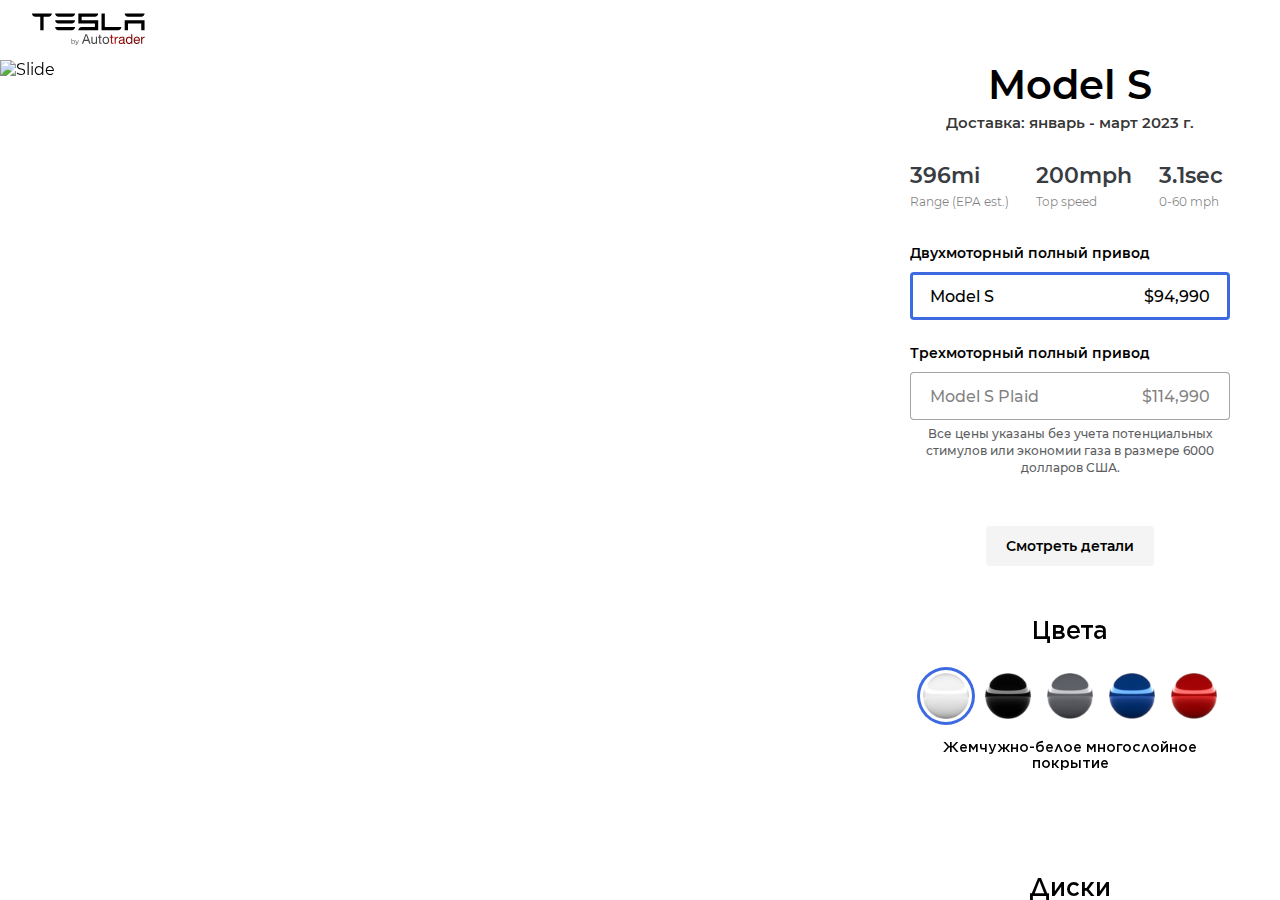
==== configurator.html @ cb8e789f "initial commit" ====
<!DOCTYPE html>
<html lang="ru-RU">
  <head>
    <meta charset="utf-8">
    <title>Конфигуратор</title><!--[if IE]>
    <meta http-equiv="X-UA-Compatible" content="IE = edge"><![endif]-->
    <meta name="viewport" content="width=device-width,initial-scale=1">
    <meta name="keywords" content="">
    <meta name="description" content="">
    <meta name="color-theme" content="">
    <link rel="stylesheet" type="text/css" href="static/css/styles.min.css"><!--[if lt IE 9]>
    <script src="https://cdnjs.cloudflare.com/ajax/libs/html5shiv/3.7.3/html5shiv-printshiv.min.js"></script><![endif]-->
  </head>
  <body class="configurator-page">
    <div class="wrapper">
      <header class="header"><a class="header__logo logo" href="#"> <img src="static/images/img/logo.svg" alt="Tesla by Autotraider"></a></header>
      <main class="content">
        <div class="configCar">
          <div class="detailsCar__inner">
            <div class="detailsCar__slider">
              <div class="swiper swiperConfig">
                <div class="swiper-wrapper swiperConfig__inner">
                  <div class="swiper-slide swiperDetails__slide"><img src="static/images/img/models/wheels/type1/interior/black/white/1.jpg" alt="Slide"></div>
                  <div class="swiper-slide swiperDetails__slide"><img src="static/images/img/models/wheels/type1/interior/black/white/2.jpg" alt="Slide"></div>
                  <div class="swiper-slide swiperDetails__slide"><img src="static/images/img/models/wheels/type1/interior/black/white/3.jpg" alt="Slide"></div>
                  <div class="swiper-slide swiperDetails__slide"><img src="static/images/img/models/wheels/type1/interior/black/white/4.jpg" alt="Slide"></div>
                  <div class="swiper-slide swiperDetails__slide"><img src="static/images/img/models/interior/black/white/5.jpg" alt="Slide"></div>
                </div>
                <div class="swiperDetails__arrows">
                  <div class="swiperDetails__arrow swiperConfig__next">
                    <svg class="svg-sprite-icon  icon-arrow-left swiperDetails__icon">
                      <use xlink:href="static/images/svg/symbol/sprite.svg#arrow-left"></use>
                    </svg>
                  </div>
                  <div class="swiperDetails__arrow swiperConfig__prev">
                    <svg class="svg-sprite-icon  icon-arrow-right swiperDetails__icon">
                      <use xlink:href="static/images/svg/symbol/sprite.svg#arrow-right"></use>
                    </svg>
                  </div>
                </div>
              </div>
            </div>
            <aside class="detailsCar__info">
              <div class="detailsCar__aside">
                <h1 class="detailsCar__title">
                   Model S</h1>
                <p class="detailsCar__mod configCar__delivery">Доставка: январь - март 2023 г.</p>
                <ul class="detailsCar__feature">
                  <li> <span>396mi</span>Range (EPA est.)</li>
                  <li> <span>200mph</span>Top speed</li>
                  <li> <span>3.1sec</span>0-60 mph</li>
                </ul>
                <div class="prices">
                  <div class="prices__inner">
                    <div class="prices__item">
                      <div class="prices__title">
                         Двухмоторный полный привод</div>
                      <input class="prices__input" type="radio" checked name="price" id="dual">
                      <label class="prices__label" for="dual">
                        <div class="prices__type">Model S</div>
                        <div class="prices__count">$94,990</div>
                      </label>
                    </div>
                    <div class="prices__item">
                      <div class="prices__title">
                         Трехмоторный полный привод</div>
                      <input class="prices__input" type="radio" data-mi="420" data-mph="220" data-sec="1.99" name="price" id="tri">
                      <label class="prices__label" for="tri">
                        <div class="prices__type">Model S Plaid</div>
                        <div class="prices__count">$114,990</div>
                      </label>
                    </div>
                  </div>
                  <div class="prices__info">
                     Все цены указаны без учета потенциальных стимулов или экономии газа в размере 6000 долларов США.</div>
                </div>
                <div class="openSlider" open-modal-gallery>
                  <div class="openSlider__btn">Смотреть детали</div>
                </div>
                <div class="filterCar">
                  <div class="filterCar__look paint">
                    <div class="filterCar__mobile" data-img="paint"><img src="static/images/img/models/wheels/type1/interior/black/white/2.jpg" alt="Slide"></div>
                    <div class="filterCar__title">
                       Цвета</div>
                    <div class="filterCar__inner">
                      <div class="filterCar__item">
                        <input class="filterCar__input" type="radio" data-descr="Жемчужно-белое многослойное покрытие" data-state="white" name="paint" checked id="paintWhite">
                        <label class="filterCar__label" for="paintWhite"><img src="static/images/img/filter/paint/white.png" alt="Белый цвет"></label>
                      </div>
                      <div class="filterCar__item">
                        <input class="filterCar__input" type="radio" data-descr="Сплошной черный" name="paint" data-state="black" id="paintBlack">
                        <label class="filterCar__label" for="paintBlack"><img src="static/images/img/filter/paint/black.png" alt="Черный цвет"></label>
                      </div>
                      <div class="filterCar__item">
                        <input class="filterCar__input" type="radio" name="paint" data-descr="Полуночный серебристый металлик" data-state="silver" id="paintSilver">
                        <label class="filterCar__label" for="paintSilver"><img src="static/images/img/filter/paint/silver.png" alt="Серый цвет"></label>
                      </div>
                      <div class="filterCar__item">
                        <input class="filterCar__input" type="radio" name="paint" data-descr="Глубокий синий металлик" id="paintBlue" data-state="blue">
                        <label class="filterCar__label" for="paintBlue"><img src="static/images/img/filter/paint/blue.png" alt="Синий цвет"></label>
                      </div>
                      <div class="filterCar__item">
                        <input class="filterCar__input" type="radio" name="paint" data-descr="Красное многослойное покрытие" id="paintRed" data-state="red">
                        <label class="filterCar__label" for="paintRed"><img src="static/images/img/filter/paint/red.png" alt="Красный цвет"></label>
                      </div>
                    </div>
                    <div class="filterCar__value">Жемчужно-белое многослойное покрытие</div>
                  </div>
                  <div class="filterCar__look wheels">
                    <div class="filterCar__mobile" data-img="wheels"><img src="static/images/img/models/wheels/type1/interior/black/white/4.jpg" alt="Slide"></div>
                    <div class="filterCar__title">
                       Диски</div>
                    <div class="filterCar__inner">
                      <div class="filterCar__item">
                        <input class="filterCar__input" type="radio" data-descr="19-дюймовые колеса Tempest" name="wheels" data-state="tempest" checked id="wheelsTempest">
                        <label class="filterCar__label" for="wheelsTempest"><img src="static/images/img/filter/wheels/tempest.png" alt="19-дюймовые колеса Tempest"></label>
                      </div>
                      <div class="filterCar__item">
                        <input class="filterCar__input" type="radio" data-descr="21-дюймовые арахнидные колеса" name="wheels" data-state="arachnid" id="wheelsArachnid">
                        <label class="filterCar__label" for="wheelsArachnid"><img src="static/images/img/filter/wheels/arachnid.png" alt="21-дюймовые арахнидные колеса"></label>
                      </div>
                    </div>
                    <div class="filterCar__value">19-дюймовые колеса Tempest</div>
                  </div>
                  <div class="filterCar__look interior">
                    <div class="filterCar__mobile" data-img="interior"><img src="static/images/img/models/interior/black/white/5.jpg" alt="Slide"></div>
                    <div class="filterCar__title">Интерьер</div>
                    <div class="filterCar__inner">
                      <div class="filterCar__item">
                        <input class="filterCar__input" type="radio" data-descr="Черный салон" name="interior" data-state="black" checked id="interiorBlack">
                        <label class="filterCar__label" for="interiorBlack"><img src="static/images/img/filter/interior/black.png" alt="Черный салон"></label>
                      </div>
                      <div class="filterCar__item">
                        <input class="filterCar__input" type="radio" data-descr="Белый салон" name="interior" data-state="white" id="interiorWhite">
                        <label class="filterCar__label" for="interiorWhite"><img src="static/images/img/filter/interior/white.png" alt="Белый салон"></label>
                      </div>
                      <div class="filterCar__item">
                        <input class="filterCar__input" type="radio" data-descr="Кремовый салон" name="interior" data-state="cream" id="interiorCream">
                        <label class="filterCar__label" for="interiorCream"><img src="static/images/img/filter/interior/cream.png" alt="Кремовый салон"></label>
                      </div>
                    </div>
                    <div class="filterCar__value">Черный декор</div>
                  </div>
                  <div class="filterCar__look control">
                    <div class="filterCar__title">Руль</div>
                    <div class="filterCar__inner">
                      <div class="filterCar__item">
                        <input class="filterCar__input" type="radio" data-descr="Стандартный руль" name="control" data-state="standart" checked id="controlStandart">
                        <label class="filterCar__label" for="controlStandart"><img src="static/images/img/filter/control/wheel-b.png" alt="Черный салон"></label>
                      </div>
                      <div class="filterCar__item">
                        <input class="filterCar__input" type="radio" data-descr="Прямоугольный руль" name="control" data-state="yoke" id="controlYoke">
                        <label class="filterCar__label" for="controlYoke"><img src="static/images/img/filter/control/wheel-y.png" alt="Белый салон"></label>
                      </div>
                    </div>
                    <div class="filterCar__value">Стандартный руль</div>
                  </div>
                </div>
                <div class="featureCar">
                  <div class="featureCar__title">
                     Характеристики</div>
                  <ul class="featureCar__list">
                    <li class="featureCar__item">Год выпуска<span>2022</span></li>
                    <li class="featureCar__item">Привод<span>полный</span></li>
                    <li class="featureCar__item">Мощность(л.с.)<span>160</span></li>
                    <li class="featureCar__item">Крутящий момент(Hm)<span>2000</span></li>
                    <li class="featureCar__item">Батарея(кВ/ч)<span>10000</span></li>
                    <li class="featureCar__item">Автопилот<span>да</span></li>
                  </ul>
                </div>
                <div class="openSlider" open-modal-gallery>
                  <div class="openSlider__btn">Смотреть детали</div>
                </div>
                <div class="orderCar">
                  <div class="orderCar__title">Закажите модель S</div>
                  <div class="orderCar__date">Доставка: январь - март 2023 г.</div><a class="btn btn--blue" href="#" target="_black">Перейти к оплате</a><a class="btn btn--border" href="#" download>Скачать презентацию</a>
                </div>
              </div>
            </aside>
          </div>
        </div>
      </main>
      <footer class="footer"></footer>
    </div>
    <div class="modal-cars">
      <div class="modal-cars__inner"> 
        <div class="swiper modalCars">
          <div class="swiper-wrapper modalCars__inner">
            <div class="swiper-slide modalCars__slide"><img src="static/images/img/card/1.jpg" alt="">
              <button class="modalCars__close" type="button" aria-label="close modal">
                <svg class="svg-sprite-icon  icon-close modalCars__icon">
                  <use xlink:href="static/images/svg/symbol/sprite.svg#close"></use>
                </svg>
              </button>
            </div>
            <div class="swiper-slide modalCars__slide"><img src="static/images/img/card/2.jpg" alt="">
              <button class="modalCars__close" type="button" aria-label="close modal">
                <svg class="svg-sprite-icon  icon-close modalCars__icon">
                  <use xlink:href="static/images/svg/symbol/sprite.svg#close"></use>
                </svg>
              </button>
            </div>
            <div class="swiper-slide modalCars__slide"><img src="static/images/img/card/1.jpg" alt="">
              <button class="modalCars__close" type="button" aria-label="close modal">
                <svg class="svg-sprite-icon  icon-close modalCars__icon">
                  <use xlink:href="static/images/svg/symbol/sprite.svg#close"></use>
                </svg>
              </button>
            </div>
            <div class="swiper-slide modalCars__slide"><img src="static/images/img/card/2.jpg" alt="">
              <button class="modalCars__close" type="button" aria-label="close modal">
                <svg class="svg-sprite-icon  icon-close modalCars__icon">
                  <use xlink:href="static/images/svg/symbol/sprite.svg#close"></use>
                </svg>
              </button>
            </div>
          </div>
          <div class="modalCars__dots"></div>
          <div class="modalCars__arrows">
            <div class="modalCars__arrow modalCars__prev">
              <svg class="svg-sprite-icon icon-arrow-left">
                <use xlink:href="static/images/svg/symbol/sprite.svg#arrow-left"></use>
              </svg>
            </div>
            <div class="modalCars__arrow modalCars__next">
              <svg class="svg-sprite-icon icon-arrow-right">
                <use xlink:href="static/images/svg/symbol/sprite.svg#arrow-right"></use>
              </svg>
            </div>
          </div>
        </div>
      </div>
    </div>
    <div class="overlay"></div>
    <script src="static/js/libs.min.js"></script>
    <script src="static/js/main.js"></script>
    <script src="static/js/models.js"></script>
  </body>
</html>
---- static/css/styles.min.css ----
/**
 * Swiper 8.4.5
 * Most modern mobile touch slider and framework with hardware accelerated transitions
 * https://swiperjs.com
 *
 * Copyright 2014-2022 Vladimir Kharlampidi
 *
 * Released under the MIT License
 *
 * Released on: November 21, 2022
 */
@font-face {
  font-family: 'swiper-icons';
  src: url("data:application/font-woff;charset=utf-8;base64, [base64]//wADZ2x5ZgAAAywAAADMAAAD2MHtryVoZWFkAAABbAAAADAAAAA2E2+eoWhoZWEAAAGcAAAAHwAAACQC9gDzaG10eAAAAigAAAAZAAAArgJkABFsb2NhAAAC0AAAAFoAAABaFQAUGG1heHAAAAG8AAAAHwAAACAAcABAbmFtZQAAA/gAAAE5AAACXvFdBwlwb3N0AAAFNAAAAGIAAACE5s74hXjaY2BkYGAAYpf5Hu/j+W2+MnAzMYDAzaX6QjD6/4//Bxj5GA8AuRwMYGkAPywL13jaY2BkYGA88P8Agx4j+/8fQDYfA1AEBWgDAIB2BOoAeNpjYGRgYNBh4GdgYgABEMnIABJzYNADCQAACWgAsQB42mNgYfzCOIGBlYGB0YcxjYGBwR1Kf2WQZGhhYGBiYGVmgAFGBiQQkOaawtDAoMBQxXjg/wEGPcYDDA4wNUA2CCgwsAAAO4EL6gAAeNpj2M0gyAACqxgGNWBkZ2D4/wMA+xkDdgAAAHjaY2BgYGaAYBkGRgYQiAHyGMF8FgYHIM3DwMHABGQrMOgyWDLEM1T9/w8UBfEMgLzE////P/5//f/V/xv+r4eaAAeMbAxwIUYmIMHEgKYAYjUcsDAwsLKxc3BycfPw8jEQA/[base64]/uznmfPFBNODM2K7MTQ45YEAZqGP81AmGGcF3iPqOop0r1SPTaTbVkfUe4HXj97wYE+yNwWYxwWu4v1ugWHgo3S1XdZEVqWM7ET0cfnLGxWfkgR42o2PvWrDMBSFj/IHLaF0zKjRgdiVMwScNRAoWUoH78Y2icB/yIY09An6AH2Bdu/UB+yxopYshQiEvnvu0dURgDt8QeC8PDw7Fpji3fEA4z/PEJ6YOB5hKh4dj3EvXhxPqH/SKUY3rJ7srZ4FZnh1PMAtPhwP6fl2PMJMPDgeQ4rY8YT6Gzao0eAEA409DuggmTnFnOcSCiEiLMgxCiTI6Cq5DZUd3Qmp10vO0LaLTd2cjN4fOumlc7lUYbSQcZFkutRG7g6JKZKy0RmdLY680CDnEJ+UMkpFFe1RN7nxdVpXrC4aTtnaurOnYercZg2YVmLN/d/gczfEimrE/fs/bOuq29Zmn8tloORaXgZgGa78yO9/cnXm2BpaGvq25Dv9S4E9+5SIc9PqupJKhYFSSl47+Qcr1mYNAAAAeNptw0cKwkAAAMDZJA8Q7OUJvkLsPfZ6zFVERPy8qHh2YER+3i/BP83vIBLLySsoKimrqKqpa2hp6+jq6RsYGhmbmJqZSy0sraxtbO3sHRydnEMU4uR6yx7JJXveP7WrDycAAAAAAAH//wACeNpjYGRgYOABYhkgZgJCZgZNBkYGLQZtIJsFLMYAAAw3ALgAeNolizEKgDAQBCchRbC2sFER0YD6qVQiBCv/H9ezGI6Z5XBAw8CBK/m5iQQVauVbXLnOrMZv2oLdKFa8Pjuru2hJzGabmOSLzNMzvutpB3N42mNgZGBg4GKQYzBhYMxJLMlj4GBgAYow/P/PAJJhLM6sSoWKfWCAAwDAjgbRAAB42mNgYGBkAIIbCZo5IPrmUn0hGA0AO8EFTQAA");
  font-weight: 400;
  font-style: normal; }

:root {
  --swiper-theme-color: #007aff; }

.swiper {
  margin-left: auto;
  margin-right: auto;
  position: relative;
  overflow: hidden;
  list-style: none;
  padding: 0;
  /* Fix of Webkit flickering */
  z-index: 1; }

.swiper-vertical > .swiper-wrapper {
  -webkit-box-orient: vertical;
  -webkit-box-direction: normal;
      -ms-flex-direction: column;
          flex-direction: column; }

.swiper-wrapper {
  position: relative;
  width: 100%;
  height: 100%;
  z-index: 1;
  display: -webkit-box;
  display: -ms-flexbox;
  display: flex;
  -webkit-transition-property: -webkit-transform;
  transition-property: -webkit-transform;
  -o-transition-property: transform;
  transition-property: transform;
  transition-property: transform, -webkit-transform;
  -webkit-box-sizing: content-box;
          box-sizing: content-box; }

.swiper-android .swiper-slide,
.swiper-wrapper {
  -webkit-transform: translate3d(0px, 0, 0);
          transform: translate3d(0px, 0, 0); }

.swiper-pointer-events {
  -ms-touch-action: pan-y;
      touch-action: pan-y; }

.swiper-pointer-events.swiper-vertical {
  -ms-touch-action: pan-x;
      touch-action: pan-x; }

.swiper-slide {
  -ms-flex-negative: 0;
      flex-shrink: 0;
  width: 100%;
  height: 100%;
  position: relative;
  -webkit-transition-property: -webkit-transform;
  transition-property: -webkit-transform;
  -o-transition-property: transform;
  transition-property: transform;
  transition-property: transform, -webkit-transform; }

.swiper-slide-invisible-blank {
  visibility: hidden; }

/* Auto Height */
.swiper-autoheight,
.swiper-autoheight .swiper-slide {
  height: auto; }

.swiper-autoheight .swiper-wrapper {
  -webkit-box-align: start;
      -ms-flex-align: start;
          align-items: flex-start;
  -webkit-transition-property: height, -webkit-transform;
  transition-property: height, -webkit-transform;
  -o-transition-property: transform, height;
  transition-property: transform, height;
  transition-property: transform, height, -webkit-transform; }

.swiper-backface-hidden .swiper-slide {
  -webkit-transform: translateZ(0);
          transform: translateZ(0);
  -webkit-backface-visibility: hidden;
  backface-visibility: hidden; }

/* 3D Effects */
.swiper-3d,
.swiper-3d.swiper-css-mode .swiper-wrapper {
  -webkit-perspective: 1200px;
          perspective: 1200px; }

.swiper-3d .swiper-wrapper,
.swiper-3d .swiper-slide,
.swiper-3d .swiper-slide-shadow,
.swiper-3d .swiper-slide-shadow-left,
.swiper-3d .swiper-slide-shadow-right,
.swiper-3d .swiper-slide-shadow-top,
.swiper-3d .swiper-slide-shadow-bottom,
.swiper-3d .swiper-cube-shadow {
  -webkit-transform-style: preserve-3d;
          transform-style: preserve-3d; }

.swiper-3d .swiper-slide-shadow,
.swiper-3d .swiper-slide-shadow-left,
.swiper-3d .swiper-slide-shadow-right,
.swiper-3d .swiper-slide-shadow-top,
.swiper-3d .swiper-slide-shadow-bottom {
  position: absolute;
  left: 0;
  top: 0;
  width: 100%;
  height: 100%;
  pointer-events: none;
  z-index: 10; }

.swiper-3d .swiper-slide-shadow {
  background: rgba(0, 0, 0, 0.15); }

.swiper-3d .swiper-slide-shadow-left {
  background-image: -webkit-gradient(linear, right top, left top, from(rgba(0, 0, 0, 0.5)), to(rgba(0, 0, 0, 0)));
  background-image: -o-linear-gradient(right, rgba(0, 0, 0, 0.5), rgba(0, 0, 0, 0));
  background-image: linear-gradient(to left, rgba(0, 0, 0, 0.5), rgba(0, 0, 0, 0)); }

.swiper-3d .swiper-slide-shadow-right {
  background-image: -webkit-gradient(linear, left top, right top, from(rgba(0, 0, 0, 0.5)), to(rgba(0, 0, 0, 0)));
  background-image: -o-linear-gradient(left, rgba(0, 0, 0, 0.5), rgba(0, 0, 0, 0));
  background-image: linear-gradient(to right, rgba(0, 0, 0, 0.5), rgba(0, 0, 0, 0)); }

.swiper-3d .swiper-slide-shadow-top {
  background-image: -webkit-gradient(linear, left bottom, left top, from(rgba(0, 0, 0, 0.5)), to(rgba(0, 0, 0, 0)));
  background-image: -o-linear-gradient(bottom, rgba(0, 0, 0, 0.5), rgba(0, 0, 0, 0));
  background-image: linear-gradient(to top, rgba(0, 0, 0, 0.5), rgba(0, 0, 0, 0)); }

.swiper-3d .swiper-slide-shadow-bottom {
  background-image: -webkit-gradient(linear, left top, left bottom, from(rgba(0, 0, 0, 0.5)), to(rgba(0, 0, 0, 0)));
  background-image: -o-linear-gradient(top, rgba(0, 0, 0, 0.5), rgba(0, 0, 0, 0));
  background-image: linear-gradient(to bottom, rgba(0, 0, 0, 0.5), rgba(0, 0, 0, 0)); }

/* CSS Mode */
.swiper-css-mode > .swiper-wrapper {
  overflow: auto;
  scrollbar-width: none;
  /* For Firefox */
  -ms-overflow-style: none;
  /* For Internet Explorer and Edge */ }

.swiper-css-mode > .swiper-wrapper::-webkit-scrollbar {
  display: none; }

.swiper-css-mode > .swiper-wrapper > .swiper-slide {
  scroll-snap-align: start start; }

.swiper-horizontal.swiper-css-mode > .swiper-wrapper {
  -ms-scroll-snap-type: x mandatory;
      scroll-snap-type: x mandatory; }

.swiper-vertical.swiper-css-mode > .swiper-wrapper {
  -ms-scroll-snap-type: y mandatory;
      scroll-snap-type: y mandatory; }

.swiper-centered > .swiper-wrapper::before {
  content: '';
  -ms-flex-negative: 0;
      flex-shrink: 0;
  -webkit-box-ordinal-group: 10000;
      -ms-flex-order: 9999;
          order: 9999; }

.swiper-centered.swiper-horizontal > .swiper-wrapper > .swiper-slide:first-child {
  -webkit-margin-start: var(--swiper-centered-offset-before);
          margin-inline-start: var(--swiper-centered-offset-before); }

.swiper-centered.swiper-horizontal > .swiper-wrapper::before {
  height: 100%;
  min-height: 1px;
  width: var(--swiper-centered-offset-after); }

.swiper-centered.swiper-vertical > .swiper-wrapper > .swiper-slide:first-child {
  -webkit-margin-before: var(--swiper-centered-offset-before);
          margin-block-start: var(--swiper-centered-offset-before); }

.swiper-centered.swiper-vertical > .swiper-wrapper::before {
  width: 100%;
  min-width: 1px;
  height: var(--swiper-centered-offset-after); }

.swiper-centered > .swiper-wrapper > .swiper-slide {
  scroll-snap-align: center center; }

.swiper-virtual .swiper-slide {
  -webkit-backface-visibility: hidden;
  -webkit-transform: translateZ(0);
          transform: translateZ(0); }

.swiper-virtual.swiper-css-mode .swiper-wrapper::after {
  content: '';
  position: absolute;
  left: 0;
  top: 0;
  pointer-events: none; }

.swiper-virtual.swiper-css-mode.swiper-horizontal .swiper-wrapper::after {
  height: 1px;
  width: var(--swiper-virtual-size); }

.swiper-virtual.swiper-css-mode.swiper-vertical .swiper-wrapper::after {
  width: 1px;
  height: var(--swiper-virtual-size); }

:root {
  --swiper-navigation-size: 44px;
  /*
  --swiper-navigation-color: var(--swiper-theme-color);
  */ }

.swiper-button-prev,
.swiper-button-next {
  position: absolute;
  top: 50%;
  width: calc(var(--swiper-navigation-size) / 44 * 27);
  height: var(--swiper-navigation-size);
  margin-top: calc(0px - (var(--swiper-navigation-size) / 2));
  z-index: 10;
  cursor: pointer;
  display: -webkit-box;
  display: -ms-flexbox;
  display: flex;
  -webkit-box-align: center;
      -ms-flex-align: center;
          align-items: center;
  -webkit-box-pack: center;
      -ms-flex-pack: center;
          justify-content: center;
  color: var(--swiper-navigation-color, var(--swiper-theme-color)); }

.swiper-button-prev.swiper-button-disabled,
.swiper-button-next.swiper-button-disabled {
  opacity: 0.35;
  cursor: auto;
  pointer-events: none; }

.swiper-button-prev.swiper-button-hidden,
.swiper-button-next.swiper-button-hidden {
  opacity: 0;
  cursor: auto;
  pointer-events: none; }

.swiper-navigation-disabled .swiper-button-prev,
.swiper-navigation-disabled .swiper-button-next {
  display: none !important; }

.swiper-button-prev:after,
.swiper-button-next:after {
  font-family: swiper-icons;
  font-size: var(--swiper-navigation-size);
  text-transform: none !important;
  letter-spacing: 0;
  font-variant: initial;
  line-height: 1; }

.swiper-button-prev,
.swiper-rtl .swiper-button-next {
  left: 10px;
  right: auto; }

.swiper-button-prev:after,
.swiper-rtl .swiper-button-next:after {
  content: 'prev'; }

.swiper-button-next,
.swiper-rtl .swiper-button-prev {
  right: 10px;
  left: auto; }

.swiper-button-next:after,
.swiper-rtl .swiper-button-prev:after {
  content: 'next'; }

.swiper-button-lock {
  display: none; }

:root {
  /*
  --swiper-pagination-color: var(--swiper-theme-color);
  --swiper-pagination-bullet-size: 8px;
  --swiper-pagination-bullet-width: 8px;
  --swiper-pagination-bullet-height: 8px;
  --swiper-pagination-bullet-inactive-color: #000;
  --swiper-pagination-bullet-inactive-opacity: 0.2;
  --swiper-pagination-bullet-opacity: 1;
  --swiper-pagination-bullet-horizontal-gap: 4px;
  --swiper-pagination-bullet-vertical-gap: 6px;
  */ }

.swiper-pagination {
  position: absolute;
  text-align: center;
  -webkit-transition: 300ms opacity;
  -o-transition: 300ms opacity;
  transition: 300ms opacity;
  -webkit-transform: translate3d(0, 0, 0);
          transform: translate3d(0, 0, 0);
  z-index: 10; }

.swiper-pagination.swiper-pagination-hidden {
  opacity: 0; }

.swiper-pagination-disabled > .swiper-pagination,
.swiper-pagination.swiper-pagination-disabled {
  display: none !important; }

/* Common Styles */
.swiper-pagination-fraction,
.swiper-pagination-custom,
.swiper-horizontal > .swiper-pagination-bullets,
.swiper-pagination-bullets.swiper-pagination-horizontal {
  bottom: 10px;
  left: 0;
  width: 100%; }

/* Bullets */
.swiper-pagination-bullets-dynamic {
  overflow: hidden;
  font-size: 0; }

.swiper-pagination-bullets-dynamic .swiper-pagination-bullet {
  -webkit-transform: scale(0.33);
      -ms-transform: scale(0.33);
          transform: scale(0.33);
  position: relative; }

.swiper-pagination-bullets-dynamic .swiper-pagination-bullet-active {
  -webkit-transform: scale(1);
      -ms-transform: scale(1);
          transform: scale(1); }

.swiper-pagination-bullets-dynamic .swiper-pagination-bullet-active-main {
  -webkit-transform: scale(1);
      -ms-transform: scale(1);
          transform: scale(1); }

.swiper-pagination-bullets-dynamic .swiper-pagination-bullet-active-prev {
  -webkit-transform: scale(0.66);
      -ms-transform: scale(0.66);
          transform: scale(0.66); }

.swiper-pagination-bullets-dynamic .swiper-pagination-bullet-active-prev-prev {
  -webkit-transform: scale(0.33);
      -ms-transform: scale(0.33);
          transform: scale(0.33); }

.swiper-pagination-bullets-dynamic .swiper-pagination-bullet-active-next {
  -webkit-transform: scale(0.66);
      -ms-transform: scale(0.66);
          transform: scale(0.66); }

.swiper-pagination-bullets-dynamic .swiper-pagination-bullet-active-next-next {
  -webkit-transform: scale(0.33);
      -ms-transform: scale(0.33);
          transform: scale(0.33); }

.swiper-pagination-bullet {
  width: var(--swiper-pagination-bullet-width, var(--swiper-pagination-bullet-size, 8px));
  height: var(--swiper-pagination-bullet-height, var(--swiper-pagination-bullet-size, 8px));
  display: inline-block;
  border-radius: 50%;
  background: var(--swiper-pagination-bullet-inactive-color, #000);
  opacity: var(--swiper-pagination-bullet-inactive-opacity, 0.2); }

button.swiper-pagination-bullet {
  border: none;
  margin: 0;
  padding: 0;
  -webkit-box-shadow: none;
          box-shadow: none;
  -webkit-appearance: none;
  -moz-appearance: none;
       appearance: none; }

.swiper-pagination-clickable .swiper-pagination-bullet {
  cursor: pointer; }

.swiper-pagination-bullet:only-child {
  display: none !important; }

.swiper-pagination-bullet-active {
  opacity: var(--swiper-pagination-bullet-opacity, 1);
  background: var(--swiper-pagination-color, var(--swiper-theme-color)); }

.swiper-vertical > .swiper-pagination-bullets,
.swiper-pagination-vertical.swiper-pagination-bullets {
  right: 10px;
  top: 50%;
  -webkit-transform: translate3d(0px, -50%, 0);
          transform: translate3d(0px, -50%, 0); }

.swiper-vertical > .swiper-pagination-bullets .swiper-pagination-bullet,
.swiper-pagination-vertical.swiper-pagination-bullets .swiper-pagination-bullet {
  margin: var(--swiper-pagination-bullet-vertical-gap, 6px) 0;
  display: block; }

.swiper-vertical > .swiper-pagination-bullets.swiper-pagination-bullets-dynamic,
.swiper-pagination-vertical.swiper-pagination-bullets.swiper-pagination-bullets-dynamic {
  top: 50%;
  -webkit-transform: translateY(-50%);
      -ms-transform: translateY(-50%);
          transform: translateY(-50%);
  width: 8px; }

.swiper-vertical > .swiper-pagination-bullets.swiper-pagination-bullets-dynamic .swiper-pagination-bullet,
.swiper-pagination-vertical.swiper-pagination-bullets.swiper-pagination-bullets-dynamic .swiper-pagination-bullet {
  display: inline-block;
  -webkit-transition: 200ms top, 200ms -webkit-transform;
  transition: 200ms top, 200ms -webkit-transform;
  -o-transition: 200ms transform, 200ms top;
  transition: 200ms transform, 200ms top;
  transition: 200ms transform, 200ms top, 200ms -webkit-transform; }

.swiper-horizontal > .swiper-pagination-bullets .swiper-pagination-bullet,
.swiper-pagination-horizontal.swiper-pagination-bullets .swiper-pagination-bullet {
  margin: 0 var(--swiper-pagination-bullet-horizontal-gap, 4px); }

.swiper-horizontal > .swiper-pagination-bullets.swiper-pagination-bullets-dynamic,
.swiper-pagination-horizontal.swiper-pagination-bullets.swiper-pagination-bullets-dynamic {
  left: 50%;
  -webkit-transform: translateX(-50%);
      -ms-transform: translateX(-50%);
          transform: translateX(-50%);
  white-space: nowrap; }

.swiper-horizontal > .swiper-pagination-bullets.swiper-pagination-bullets-dynamic .swiper-pagination-bullet,
.swiper-pagination-horizontal.swiper-pagination-bullets.swiper-pagination-bullets-dynamic .swiper-pagination-bullet {
  -webkit-transition: 200ms left, 200ms -webkit-transform;
  transition: 200ms left, 200ms -webkit-transform;
  -o-transition: 200ms transform, 200ms left;
  transition: 200ms transform, 200ms left;
  transition: 200ms transform, 200ms left, 200ms -webkit-transform; }

.swiper-horizontal.swiper-rtl > .swiper-pagination-bullets-dynamic .swiper-pagination-bullet {
  -webkit-transition: 200ms right, 200ms -webkit-transform;
  transition: 200ms right, 200ms -webkit-transform;
  -o-transition: 200ms transform, 200ms right;
  transition: 200ms transform, 200ms right;
  transition: 200ms transform, 200ms right, 200ms -webkit-transform; }

/* Progress */
.swiper-pagination-progressbar {
  background: rgba(0, 0, 0, 0.25);
  position: absolute; }

.swiper-pagination-progressbar .swiper-pagination-progressbar-fill {
  background: var(--swiper-pagination-color, var(--swiper-theme-color));
  position: absolute;
  left: 0;
  top: 0;
  width: 100%;
  height: 100%;
  -webkit-transform: scale(0);
      -ms-transform: scale(0);
          transform: scale(0);
  -webkit-transform-origin: left top;
      -ms-transform-origin: left top;
          transform-origin: left top; }

.swiper-rtl .swiper-pagination-progressbar .swiper-pagination-progressbar-fill {
  -webkit-transform-origin: right top;
      -ms-transform-origin: right top;
          transform-origin: right top; }

.swiper-horizontal > .swiper-pagination-progressbar,
.swiper-pagination-progressbar.swiper-pagination-horizontal,
.swiper-vertical > .swiper-pagination-progressbar.swiper-pagination-progressbar-opposite,
.swiper-pagination-progressbar.swiper-pagination-vertical.swiper-pagination-progressbar-opposite {
  width: 100%;
  height: 4px;
  left: 0;
  top: 0; }

.swiper-vertical > .swiper-pagination-progressbar,
.swiper-pagination-progressbar.swiper-pagination-vertical,
.swiper-horizontal > .swiper-pagination-progressbar.swiper-pagination-progressbar-opposite,
.swiper-pagination-progressbar.swiper-pagination-horizontal.swiper-pagination-progressbar-opposite {
  width: 4px;
  height: 100%;
  left: 0;
  top: 0; }

.swiper-pagination-lock {
  display: none; }

/* Scrollbar */
.swiper-scrollbar {
  border-radius: 10px;
  position: relative;
  -ms-touch-action: none;
  background: rgba(0, 0, 0, 0.1); }

.swiper-scrollbar-disabled > .swiper-scrollbar,
.swiper-scrollbar.swiper-scrollbar-disabled {
  display: none !important; }

.swiper-horizontal > .swiper-scrollbar,
.swiper-scrollbar.swiper-scrollbar-horizontal {
  position: absolute;
  left: 1%;
  bottom: 3px;
  z-index: 50;
  height: 5px;
  width: 98%; }

.swiper-vertical > .swiper-scrollbar,
.swiper-scrollbar.swiper-scrollbar-vertical {
  position: absolute;
  right: 3px;
  top: 1%;
  z-index: 50;
  width: 5px;
  height: 98%; }

.swiper-scrollbar-drag {
  height: 100%;
  width: 100%;
  position: relative;
  background: rgba(0, 0, 0, 0.5);
  border-radius: 10px;
  left: 0;
  top: 0; }

.swiper-scrollbar-cursor-drag {
  cursor: move; }

.swiper-scrollbar-lock {
  display: none; }

.swiper-zoom-container {
  width: 100%;
  height: 100%;
  display: -webkit-box;
  display: -ms-flexbox;
  display: flex;
  -webkit-box-pack: center;
      -ms-flex-pack: center;
          justify-content: center;
  -webkit-box-align: center;
      -ms-flex-align: center;
          align-items: center;
  text-align: center; }

.swiper-zoom-container > img,
.swiper-zoom-container > svg,
.swiper-zoom-container > canvas {
  max-width: 100%;
  max-height: 100%;
  -o-object-fit: contain;
     object-fit: contain; }

.swiper-slide-zoomed {
  cursor: move; }

/* Preloader */
:root {
  /*
  --swiper-preloader-color: var(--swiper-theme-color);
  */ }

.swiper-lazy-preloader {
  width: 42px;
  height: 42px;
  position: absolute;
  left: 50%;
  top: 50%;
  margin-left: -21px;
  margin-top: -21px;
  z-index: 10;
  -webkit-transform-origin: 50%;
      -ms-transform-origin: 50%;
          transform-origin: 50%;
  -webkit-box-sizing: border-box;
          box-sizing: border-box;
  border: 4px solid var(--swiper-preloader-color, var(--swiper-theme-color));
  border-radius: 50%;
  border-top-color: transparent; }

.swiper:not(.swiper-watch-progress) .swiper-lazy-preloader,
.swiper-watch-progress .swiper-slide-visible .swiper-lazy-preloader {
  -webkit-animation: swiper-preloader-spin 1s infinite linear;
          animation: swiper-preloader-spin 1s infinite linear; }

.swiper-lazy-preloader-white {
  --swiper-preloader-color: #fff; }

.swiper-lazy-preloader-black {
  --swiper-preloader-color: #000; }

@-webkit-keyframes swiper-preloader-spin {
  0% {
    -webkit-transform: rotate(0deg);
            transform: rotate(0deg); }
  100% {
    -webkit-transform: rotate(360deg);
            transform: rotate(360deg); } }

@keyframes swiper-preloader-spin {
  0% {
    -webkit-transform: rotate(0deg);
            transform: rotate(0deg); }
  100% {
    -webkit-transform: rotate(360deg);
            transform: rotate(360deg); } }

/* a11y */
.swiper .swiper-notification {
  position: absolute;
  left: 0;
  top: 0;
  pointer-events: none;
  opacity: 0;
  z-index: -1000; }

.swiper-free-mode > .swiper-wrapper {
  -webkit-transition-timing-function: ease-out;
       -o-transition-timing-function: ease-out;
          transition-timing-function: ease-out;
  margin: 0 auto; }

.swiper-grid > .swiper-wrapper {
  -ms-flex-wrap: wrap;
      flex-wrap: wrap; }

.swiper-grid-column > .swiper-wrapper {
  -ms-flex-wrap: wrap;
      flex-wrap: wrap;
  -webkit-box-orient: vertical;
  -webkit-box-direction: normal;
      -ms-flex-direction: column;
          flex-direction: column; }

.swiper-fade.swiper-free-mode .swiper-slide {
  -webkit-transition-timing-function: ease-out;
       -o-transition-timing-function: ease-out;
          transition-timing-function: ease-out; }

.swiper-fade .swiper-slide {
  pointer-events: none;
  -webkit-transition-property: opacity;
  -o-transition-property: opacity;
  transition-property: opacity; }

.swiper-fade .swiper-slide .swiper-slide {
  pointer-events: none; }

.swiper-fade .swiper-slide-active,
.swiper-fade .swiper-slide-active .swiper-slide-active {
  pointer-events: auto; }

.swiper-cube {
  overflow: visible; }

.swiper-cube .swiper-slide {
  pointer-events: none;
  -webkit-backface-visibility: hidden;
  backface-visibility: hidden;
  z-index: 1;
  visibility: hidden;
  -webkit-transform-origin: 0 0;
      -ms-transform-origin: 0 0;
          transform-origin: 0 0;
  width: 100%;
  height: 100%; }

.swiper-cube .swiper-slide .swiper-slide {
  pointer-events: none; }

.swiper-cube.swiper-rtl .swiper-slide {
  -webkit-transform-origin: 100% 0;
      -ms-transform-origin: 100% 0;
          transform-origin: 100% 0; }

.swiper-cube .swiper-slide-active,
.swiper-cube .swiper-slide-active .swiper-slide-active {
  pointer-events: auto; }

.swiper-cube .swiper-slide-active,
.swiper-cube .swiper-slide-next,
.swiper-cube .swiper-slide-prev,
.swiper-cube .swiper-slide-next + .swiper-slide {
  pointer-events: auto;
  visibility: visible; }

.swiper-cube .swiper-slide-shadow-top,
.swiper-cube .swiper-slide-shadow-bottom,
.swiper-cube .swiper-slide-shadow-left,
.swiper-cube .swiper-slide-shadow-right {
  z-index: 0;
  -webkit-backface-visibility: hidden;
  backface-visibility: hidden; }

.swiper-cube .swiper-cube-shadow {
  position: absolute;
  left: 0;
  bottom: 0px;
  width: 100%;
  height: 100%;
  opacity: 0.6;
  z-index: 0; }

.swiper-cube .swiper-cube-shadow:before {
  content: '';
  background: #000;
  position: absolute;
  left: 0;
  top: 0;
  bottom: 0;
  right: 0;
  -webkit-filter: blur(50px);
          filter: blur(50px); }

.swiper-flip {
  overflow: visible; }

.swiper-flip .swiper-slide {
  pointer-events: none;
  -webkit-backface-visibility: hidden;
  backface-visibility: hidden;
  z-index: 1; }

.swiper-flip .swiper-slide .swiper-slide {
  pointer-events: none; }

.swiper-flip .swiper-slide-active,
.swiper-flip .swiper-slide-active .swiper-slide-active {
  pointer-events: auto; }

.swiper-flip .swiper-slide-shadow-top,
.swiper-flip .swiper-slide-shadow-bottom,
.swiper-flip .swiper-slide-shadow-left,
.swiper-flip .swiper-slide-shadow-right {
  z-index: 0;
  -webkit-backface-visibility: hidden;
  backface-visibility: hidden; }

.swiper-creative .swiper-slide {
  -webkit-backface-visibility: hidden;
  backface-visibility: hidden;
  overflow: hidden;
  -webkit-transition-property: opacity, height, -webkit-transform;
  transition-property: opacity, height, -webkit-transform;
  -o-transition-property: transform, opacity, height;
  transition-property: transform, opacity, height;
  transition-property: transform, opacity, height, -webkit-transform; }

.swiper-cards {
  overflow: visible; }

.swiper-cards .swiper-slide {
  -webkit-transform-origin: center bottom;
      -ms-transform-origin: center bottom;
          transform-origin: center bottom;
  -webkit-backface-visibility: hidden;
  backface-visibility: hidden;
  overflow: hidden; }

@font-face {
  font-family: 'Montserrat';
  src: url("../fonts/Montserrat/Montserrat-Regular.woff2") format("woff2");
  src: url("../fonts/Montserrat/Montserrat-Regular.woff") format("woff");
  font-weight: 400;
  font-style: normal;
  font-display: swap; }

@font-face {
  font-family: 'Montserrat';
  src: url("../fonts/Montserrat/Montserrat-Medium.woff2") format("woff2");
  src: url("../fonts/Montserrat/Montserrat-Medium.woff") format("woff");
  font-weight: 500;
  font-style: normal;
  font-display: swap; }

@font-face {
  font-family: 'Montserrat';
  src: url("../fonts/Montserrat/Montserrat-SemiBold.woff2") format("woff2");
  src: url("../fonts/Montserrat/Montserrat-SemiBold.woff") format("woff");
  font-weight: 600;
  font-style: normal;
  font-display: swap; }

@font-face {
  font-family: 'Montserrat';
  src: url("../fonts/Montserrat/Montserrat-Bold.woff2") format("woff2");
  src: url("../fonts/Montserrat/Montserrat-Bold.woff") format("woff");
  font-weight: bold;
  font-style: normal;
  font-display: swap; }

@font-face {
  font-family: 'Gilroy';
  src: url("../fonts/Gilroy/Gilroy-Light.woff2") format("woff2");
  src: url("../fonts/Gilroy/Gilroy-Light.woff") format("woff");
  font-weight: 300;
  font-style: normal;
  font-display: swap; }

@font-face {
  font-family: 'Gilroy';
  src: url("../fonts/Gilroy/Gilroy-LightItalic.woff2") format("woff2");
  src: url("../fonts/Gilroy/Gilroy-LightItalic.woff") format("woff");
  font-weight: 300;
  font-style: italic;
  font-display: swap; }

@font-face {
  font-family: 'Gilroy';
  src: url("../fonts/Gilroy/Gilroy-UltraLight.woff2") format("woff2");
  src: url("../fonts/Gilroy/Gilroy-UltraLight.woff") format("woff");
  font-weight: 300;
  font-style: italic;
  font-display: swap; }

@font-face {
  font-family: 'Gilroy';
  src: url("../fonts/Gilroy/Gilroy-Regular.woff2") format("woff2");
  src: url("../fonts/Gilroy/Gilroy-Regular.woff") format("woff");
  font-weight: 400;
  font-style: normal;
  font-display: swap; }

@font-face {
  font-family: 'Gilroy';
  src: url("../fonts/Gilroy/Gilroy-Medium.woff2") format("woff2");
  src: url("../fonts/Gilroy/Gilroy-Medium.woff") format("woff");
  font-weight: 500;
  font-style: normal;
  font-display: swap; }

@font-face {
  font-family: 'Gilroy';
  src: url("../fonts/Gilroy/Gilroy-SemiBold.woff2") format("woff2");
  src: url("../fonts/Gilroy/Gilroy-SemiBold.woff") format("woff");
  font-weight: 600;
  font-style: normal;
  font-display: swap; }

@font-face {
  font-family: 'Gilroy';
  src: url("../fonts/Gilroy/Gilroy-Bold.woff2") format("woff2");
  src: url("../fonts/Gilroy/Gilroy-Bold.woff") format("woff");
  font-weight: bold;
  font-style: normal;
  font-display: swap; }

@font-face {
  font-family: 'Tesla';
  src: url("../fonts/Tesla/tesla-seredich.woff2") format("woff2");
  src: url("../fonts/Tesla/tesla-seredich.woff") format("woff");
  font-weight: 400;
  font-style: normal;
  font-display: swap; }

@font-face {
  font-family: 'Travels';
  src: url("../fonts/Travels/TTTravels-Regular.woff2") format("woff2");
  src: url("../fonts/Travels/TTTravels-Regular.woff") format("woff");
  font-weight: 400;
  font-style: normal;
  font-display: swap; }

@font-face {
  font-family: 'Travels';
  src: url("../fonts/Travels/TTTravels-Medium.woff2") format("woff2");
  src: url("../fonts/Travels/TTTravels-Medium.woff") format("woff");
  font-weight: 500;
  font-style: normal;
  font-display: swap; }

@font-face {
  font-family: 'Travels';
  src: url("../fonts/Travels/TTTravels-DemiBold.woff2") format("woff2");
  src: url("../fonts/Travels/TTTravels-DemiBold.woff") format("woff");
  font-weight: 600;
  font-style: normal;
  font-display: swap; }

@font-face {
  font-family: 'Travels';
  src: url("../fonts/Travels/TTTravels-Bold.woff2") format("woff2");
  src: url("../fonts/Travels/TTTravels-Bold.woff") format("woff");
  font-weight: bold;
  font-style: normal;
  font-display: swap; }

@font-face {
  font-family: 'Gotham';
  src: url("../fonts/Gotham/GothamSSm-Medium.woff2") format("woff2");
  src: url("../fonts/Gotham/GothamSSm-Medium.woff") format("woff");
  font-weight: 500;
  font-style: normal;
  font-display: swap; }

@font-face {
  font-family: 'Gotham';
  src: url("../fonts/Gotham/GothamSSm-Medium.woff2") format("woff2");
  src: url("../fonts/Gotham/GothamSSm-Medium.woff") format("woff");
  font-weight: 400;
  font-style: normal;
  font-display: swap; }

html {
  font-size: 16px;
  height: 100%; }

body {
  height: 100%;
  font-family: "Montserrat", sans-serif;
  padding: 0;
  margin: 0;
  overflow: hidden; }
  @media screen and (max-width: 1100px) {
    body {
      overflow: unset; } }

.wrapper {
  display: -webkit-box;
  display: -ms-flexbox;
  display: flex;
  -webkit-box-orient: vertical;
  -webkit-box-direction: normal;
      -ms-flex-direction: column;
          flex-direction: column;
  min-height: 100vh; }

h1, h2, h3, h4, h5, h6 {
  margin: 0; }

ul, li {
  list-style-type: none;
  margin: 0;
  padding: 0; }

a {
  text-decoration: none; }

p {
  margin: 0; }

img {
  max-width: 100%;
  display: block; }

audio,
canvas,
iframe,
img,
svg,
video,
textarea {
  vertical-align: middle; }

textarea {
  resize: none; }

section {
  position: relative; }

input,
select,
button {
  outline: none;
  border: none;
  background-color: transparent; }

*, *:before, *:after {
  -webkit-box-sizing: border-box;
          box-sizing: border-box; }

.content {
  -webkit-box-flex: 1;
      -ms-flex: 1 0 auto;
          flex: 1 0 auto; }

.container {
  width: 100%;
  margin: 0 auto;
  padding: 0 15px; }

.overlay {
  display: none;
  position: fixed;
  width: 100%;
  height: 100%;
  left: 50%;
  top: 50%;
  z-index: 999;
  -webkit-transform: translate(-50%, -50%);
      -ms-transform: translate(-50%, -50%);
          transform: translate(-50%, -50%);
  -webkit-backdrop-filter: blur(4px);
          backdrop-filter: blur(4px);
  background-color: rgba(0, 0, 0, 0.3); }

.btn {
  display: -webkit-box;
  display: -ms-flexbox;
  display: flex;
  -webkit-box-align: center;
      -ms-flex-align: center;
          align-items: center;
  -webkit-box-pack: center;
      -ms-flex-pack: center;
          justify-content: center;
  font-weight: 500;
  height: 40px;
  font-size: 14px;
  cursor: pointer;
  -webkit-user-select: none;
     -moz-user-select: none;
      -ms-user-select: none;
          user-select: none;
  -webkit-transition: all .3s;
  -o-transition: all .3s;
  transition: all .3s;
  color: #ffffff;
  border-radius: 4px;
  padding: 4px 24px;
  text-align: center; }
  .btn.btn--blue {
    background-color: #3e6ae1; }
    .btn.btn--blue:hover {
      background-color: #2560fe; }
  .btn.btn--border {
    color: #000000;
    -webkit-box-shadow: inset 0 0 0 3px #3e6ae1;
            box-shadow: inset 0 0 0 3px #3e6ae1; }
    .btn.btn--border:hover {
      color: #ffffff;
      background-color: #3e6ae1; }

footer {
  -webkit-box-flex: 0;
      -ms-flex: 0 0 auto;
          flex: 0 0 auto; }

.header {
  display: -webkit-box;
  display: -ms-flexbox;
  display: flex;
  -webkit-box-align: center;
      -ms-flex-align: center;
          align-items: center;
  height: 60px;
  padding: 0 32px; }
  @media screen and (max-width: 414px) {
    .header {
      padding: 0 15px; } }

.logo {
  display: block;
  max-width: 120px; }

.detailsCar__title {
  font-weight: 600;
  font-size: 40px;
  line-height: 49px;
  text-align: center;
  margin-bottom: 5px; }
  @media screen and (max-width: 1200px) {
    .detailsCar__title {
      font-size: 24px;
      line-height: 32px; } }

.detailsCar__mod {
  font-size: 15px;
  line-height: 18px;
  font-weight: 600;
  color: rgba(0, 0, 0, 0.8);
  text-align: center;
  margin-bottom: 30px; }
  @media screen and (max-width: 1200px) {
    .detailsCar__mod {
      font-size: 12px;
      margin-bottom: 20px; } }

.detailsCar__prices {
  display: -webkit-box;
  display: -ms-flexbox;
  display: flex;
  -webkit-box-orient: vertical;
  -webkit-box-direction: normal;
      -ms-flex-direction: column;
          flex-direction: column;
  gap: 10px;
  border-radius: 10px;
  padding: 30px;
  background-color: #f4f4f4;
  margin-bottom: 37px; }
  @media screen and (max-width: 1200px) {
    .detailsCar__prices {
      padding: 20px; } }

.detailsCar__info {
  padding-right: 70px;
  overflow: auto;
  margin-right: -20px;
  padding-bottom: 50px; }
  @media screen and (max-width: 1200px) {
    .detailsCar__info {
      padding-right: 30px; } }
  @media screen and (max-width: 1100px) {
    .detailsCar__info {
      padding-right: 34px;
      padding-left: 34px;
      margin-right: 0; } }
  @media screen and (max-width: 414px) {
    .detailsCar__info {
      padding-right: 15px;
      padding-left: 15px; } }

.detailsCar__feature {
  display: -webkit-box;
  display: -ms-flexbox;
  display: flex;
  gap: 27px;
  margin-bottom: 35px; }
  @media screen and (max-width: 1200px) {
    .detailsCar__feature {
      margin-bottom: 20px;
      -webkit-box-pack: justify;
          -ms-flex-pack: justify;
              justify-content: space-between;
      gap: 10px; } }
  @media screen and (max-width: 1100px) {
    .detailsCar__feature {
      max-width: 600px;
      margin: 0 auto 20px; } }
  .detailsCar__feature li {
    font-size: 12px;
    color: rgba(0, 0, 0, 0.5); }
    @media screen and (max-width: 1200px) {
      .detailsCar__feature li {
        font-size: 10px; } }
    .detailsCar__feature li span {
      display: block;
      color: #393c41;
      font-weight: 600;
      font-size: 22px;
      margin-bottom: 5px; }
      @media screen and (max-width: 1200px) {
        .detailsCar__feature li span {
          font-size: 18px; } }

.detailsCar__inner {
  display: grid;
  grid-template-columns: 1fr 550px;
  gap: 30px;
  overflow: hidden;
  height: calc(100vh - 60px); }
  @media screen and (max-width: 1200px) {
    .detailsCar__inner {
      grid-template-columns: 1fr 320px; } }
  @media screen and (max-width: 1100px) {
    .detailsCar__inner {
      grid-template-columns: 1fr;
      height: auto; } }

.detailsCar__slider {
  position: sticky;
  top: 0;
  overflow: hidden; }
  @media screen and (max-width: 1100px) {
    .detailsCar__slider {
      position: static; } }

.swiperDetails, .swiperConfig {
  width: 100%;
  position: absolute;
  left: 0;
  top: 0;
  overflow: hidden; }
  @media screen and (max-width: 1100px) {
    .swiperDetails, .swiperConfig {
      position: static; } }
  .swiperDetails:hover .swiperDetails__arrows, .swiperConfig:hover .swiperDetails__arrows {
    width: 100%;
    opacity: 1;
    pointer-events: all; }
  .swiperDetails__arrows {
    width: 90%;
    height: 100%;
    display: -webkit-box;
    display: -ms-flexbox;
    display: flex;
    -webkit-box-pack: justify;
        -ms-flex-pack: justify;
            justify-content: space-between;
    position: absolute;
    left: 50%;
    top: 50%;
    -webkit-transform: translate(-50%, -50%);
        -ms-transform: translate(-50%, -50%);
            transform: translate(-50%, -50%);
    -webkit-transition: all .3s;
    -o-transition: all .3s;
    transition: all .3s;
    opacity: 0;
    pointer-events: none;
    z-index: 10; }
    @media screen and (max-width: 1100px) {
      .swiperDetails__arrows {
        display: none; } }
  .swiperDetails__icon {
    width: 28px;
    height: 28px;
    border-radius: 5px;
    padding: 5px;
    background-color: #eee;
    cursor: pointer; }
  .swiperDetails__arrow {
    display: -webkit-box;
    display: -ms-flexbox;
    display: flex;
    -webkit-box-align: center;
        -ms-flex-align: center;
            align-items: center;
    height: 100%;
    padding: 0 40px; }

.detailsPayment {
  display: -webkit-box;
  display: -ms-flexbox;
  display: flex;
  -webkit-box-orient: vertical;
  -webkit-box-direction: normal;
      -ms-flex-direction: column;
          flex-direction: column;
  gap: 10px; }
  .detailsPayment__item {
    position: relative;
    display: -webkit-box;
    display: -ms-flexbox;
    display: flex;
    -ms-flex-item-align: start;
        align-self: flex-start;
    gap: 20px;
    background-color: #ffffff;
    -webkit-box-shadow: 0px 4px 25px rgba(0, 0, 0, 0.07);
            box-shadow: 0px 4px 25px rgba(0, 0, 0, 0.07);
    border-radius: 10px;
    padding: 12px; }
    @media screen and (max-width: 500px) {
      .detailsPayment__item {
        margin-top: 20px; } }
    .detailsPayment__item span {
      font-size: 14px; }
      @media screen and (max-width: 500px) {
        .detailsPayment__item span {
          position: absolute;
          left: 0;
          top: -20px; } }
  .detailsPayment__rub, .detailsPayment__usd {
    font-weight: 600;
    font-size: 16px; }

.detailsPrice-cash {
  font-size: 14px; }

.detailsPrice-rub {
  font-weight: 600;
  font-size: 40px; }
  @media screen and (max-width: 1200px) {
    .detailsPrice-rub {
      font-size: 32px; } }
  @media screen and (max-width: 414px) {
    .detailsPrice-rub {
      font-size: 26px; } }

.detailsPrice-usd {
  font-weight: 600;
  font-size: 16px;
  color: rgba(0, 0, 0, 0.4); }

.detailsPrice__btn {
  -ms-flex-item-align: start;
      align-self: flex-start;
  background: #2B2B2B;
  -webkit-box-shadow: 0px 4px 25px rgba(0, 0, 0, 0.07);
          box-shadow: 0px 4px 25px rgba(0, 0, 0, 0.07);
  border-radius: 10px;
  -webkit-transition: all .3s;
  -o-transition: all .3s;
  transition: all .3s;
  cursor: pointer;
  padding: 12px;
  color: #ffffff; }
  .detailsPrice__btn:hover {
    -webkit-box-shadow: 0px 4px 25px rgba(0, 0, 0, 0.3);
            box-shadow: 0px 4px 25px rgba(0, 0, 0, 0.3); }

.qualitiesCar {
  margin-bottom: 37px; }
  .qualitiesCar__title {
    font-weight: 600;
    font-size: 20px;
    line-height: 24px;
    color: rgba(0, 0, 0, 0.8);
    margin-bottom: 10px; }
    @media screen and (max-width: 500px) {
      .qualitiesCar__title {
        font-size: 16px; } }
  .qualitiesCar__item {
    position: relative;
    font-weight: 500;
    font-size: 15px;
    line-height: 30px;
    padding-left: 15px; }
    @media screen and (max-width: 500px) {
      .qualitiesCar__item {
        font-size: 12px;
        line-height: 24px; } }
    .qualitiesCar__item:before {
      content: '';
      position: absolute;
      left: 0;
      top: 50%;
      -webkit-transform: translateY(-50%);
          -ms-transform: translateY(-50%);
              transform: translateY(-50%);
      width: 4px;
      height: 4px;
      border-radius: 100%;
      background-color: #000000; }

.openGallery {
  display: -webkit-box;
  display: -ms-flexbox;
  display: flex;
  -webkit-box-align: center;
      -ms-flex-align: center;
          align-items: center;
  gap: 20px;
  position: absolute;
  z-index: 100;
  cursor: pointer;
  white-space: nowrap;
  left: 50%;
  -webkit-transform: translateX(-50%);
      -ms-transform: translateX(-50%);
          transform: translateX(-50%);
  padding: 20px 40px;
  font-weight: 500;
  bottom: 0;
  background: #FAFAFA;
  border-radius: 10px;
  border-radius: 10px 10px 0 0; }
  @media screen and (max-width: 1100px) {
    .openGallery {
      position: fixed; } }
  @media screen and (max-width: 500px) {
    .openGallery {
      padding: 15px 25px; } }
  .openGallery__btn {
    display: -webkit-box;
    display: -ms-flexbox;
    display: flex;
    -webkit-box-align: center;
        -ms-flex-align: center;
            align-items: center;
    -webkit-box-pack: center;
        -ms-flex-pack: center;
            justify-content: center;
    width: 40px;
    height: 40px;
    -webkit-box-flex: 0;
        -ms-flex: 0 0 auto;
            flex: 0 0 auto;
    border-radius: 100%;
    background-color: #ffffff;
    -webkit-transition: all .3s;
    -o-transition: all .3s;
    transition: all .3s;
    -webkit-box-shadow: 0px 4px 25px rgba(0, 0, 0, 0.07);
            box-shadow: 0px 4px 25px rgba(0, 0, 0, 0.07); }
    @media screen and (max-width: 500px) {
      .openGallery__btn {
        width: 30px;
        height: 30px; } }
    .openGallery__btn:hover {
      -webkit-filter: drop-shadow(0 2px 4px rgba(0, 0, 0, 0.2));
              filter: drop-shadow(0 2px 4px rgba(0, 0, 0, 0.2)); }
  .openGallery__icon {
    width: 24px;
    height: 24px;
    opacity: 0.4; }
    @media screen and (max-width: 500px) {
      .openGallery__icon {
        width: 20px;
        height: 20px; } }

.modal-cars {
  display: none;
  position: fixed;
  left: 50%;
  top: 50%;
  -webkit-transform: translate(-50%, -50%);
      -ms-transform: translate(-50%, -50%);
          transform: translate(-50%, -50%);
  width: 100%;
  z-index: 1000; }
  .modal-cars.active {
    display: block; }
  .modal-cars__inner {
    display: -webkit-box;
    display: -ms-flexbox;
    display: flex;
    -webkit-box-align: center;
        -ms-flex-align: center;
            align-items: center; }

.modalCars {
  padding: 0 20px; }
  .modalCars__slide {
    max-width: 600px;
    position: relative;
    border-radius: 20px;
    overflow: hidden; }
    .modalCars__slide:not(.swiper-slide-active) {
      -webkit-filter: brightness(0.5);
              filter: brightness(0.5); }
  .modalCars__close {
    position: absolute;
    width: 40px;
    height: 40px;
    padding: 10px;
    top: 0;
    right: 0;
    cursor: pointer; }
  .modalCars__icon {
    max-width: 100%;
    height: 100%; }
  .modalCars__arrows {
    width: 85%;
    display: -webkit-box;
    display: -ms-flexbox;
    display: flex;
    -webkit-box-align: center;
        -ms-flex-align: center;
            align-items: center;
    -webkit-box-pack: justify;
        -ms-flex-pack: justify;
            justify-content: space-between;
    z-index: 100;
    position: absolute;
    left: 50%;
    top: calc(50% - 30px);
    -webkit-transform: translate(-50%, -50%);
        -ms-transform: translate(-50%, -50%);
            transform: translate(-50%, -50%); }
    @media screen and (max-width: 600px) {
      .modalCars__arrows {
        width: calc(100% - 40px); } }
    @media screen and (max-width: 414px) {
      .modalCars__arrows {
        display: none; } }
  .modalCars__dots {
    text-align: center;
    padding-top: 30px; }
    @media screen and (max-width: 600px) {
      .modalCars__dots {
        padding-top: 15px; } }
    @media screen and (max-width: 414px) {
      .modalCars__dots {
        padding-top: 10px; } }
  .modalCars__arrow {
    display: -webkit-box;
    display: -ms-flexbox;
    display: flex;
    -webkit-box-align: center;
        -ms-flex-align: center;
            align-items: center;
    -webkit-box-pack: center;
        -ms-flex-pack: center;
            justify-content: center;
    width: 64px;
    height: 64px;
    border-radius: 5px;
    padding: 15px;
    cursor: pointer;
    -webkit-transition: all .3s;
    -o-transition: all .3s;
    transition: all .3s;
    background-color: #a1a2a4; }
    @media screen and (max-width: 600px) {
      .modalCars__arrow {
        padding: 8px;
        width: 40px;
        height: 40px; } }
    .modalCars__arrow.swiper-button-disabled {
      opacity: 0; }
    .modalCars__arrow svg {
      fill: #ffffff;
      height: 100%; }

.swiper-pagination-bullet.swiper-pagination-bullet-active {
  background: #ffffff; }

.configCar .detailsCar__inner {
  grid-template-columns: 1fr 370px; }
  @media screen and (max-width: 1100px) {
    .configCar .detailsCar__inner {
      grid-template-columns: 1fr; } }

.prices__item:not(:last-child) {
  margin-bottom: 24px; }

.prices__input {
  position: absolute;
  visibility: hidden;
  opacity: 0;
  pointer-events: none; }
  .prices__input:checked + label {
    -webkit-box-shadow: inset 0 0 0 3px #3e6ae1;
            box-shadow: inset 0 0 0 3px #3e6ae1;
    color: #000000; }

.prices__title {
  font-size: 14px;
  font-weight: 600;
  margin-bottom: 10px; }

.prices__label {
  display: -webkit-box;
  display: -ms-flexbox;
  display: flex;
  -webkit-box-pack: justify;
      -ms-flex-pack: justify;
          justify-content: space-between;
  -ms-flex-line-pack: center;
      align-content: center;
  -webkit-box-align: center;
      -ms-flex-align: center;
          align-items: center;
  -webkit-box-orient: horizontal;
  -webkit-box-direction: normal;
      -ms-flex-flow: row wrap;
          flex-flow: row wrap;
  border-radius: 4px;
  font-weight: 500;
  color: rgba(0, 0, 0, 0.5);
  height: 48px;
  padding: 0 20px;
  cursor: pointer;
  -webkit-box-shadow: inset 0 0 0 1px #a2a3a5;
          box-shadow: inset 0 0 0 1px #a2a3a5;
  -webkit-transition: all 0.33s cubic-bezier(0.5, 0, 0, 0.75);
  -o-transition: all 0.33s cubic-bezier(0.5, 0, 0, 0.75);
  transition: all 0.33s cubic-bezier(0.5, 0, 0, 0.75);
  -webkit-user-select: none;
  -moz-user-select: none;
  -ms-user-select: none;
  user-select: none;
  background-color: transparent; }

.prices__info {
  color: #5c5e62;
  font-size: 12px;
  text-align: center;
  line-height: 17px;
  font-weight: 500;
  margin-top: 5px; }

.openSlider {
  display: -webkit-box;
  display: -ms-flexbox;
  display: flex;
  -webkit-box-pack: center;
      -ms-flex-pack: center;
          justify-content: center;
  margin: 50px 0; }
  @media screen and (max-width: 414px) {
    .openSlider {
      margin: 20px 0; } }
  .openSlider__btn {
    display: -webkit-box;
    display: -ms-flexbox;
    display: flex;
    -webkit-box-align: center;
        -ms-flex-align: center;
            align-items: center;
    text-align: center;
    height: 40px;
    font-weight: 600;
    border-radius: 4px;
    background-color: #f4f4f4;
    padding: 0 20px;
    cursor: pointer;
    font-size: 14px;
    -webkit-transition: all .3s;
    -o-transition: all .3s;
    transition: all .3s; }
    .openSlider__btn:hover {
      background-color: #eee; }

.filterCar__look {
  position: relative; }
  .filterCar__look:not(:last-child) {
    margin-bottom: 150px; }
    @media screen and (max-width: 769px) {
      .filterCar__look:not(:last-child) {
        margin-bottom: 100px; } }
  @media screen and (max-width: 769px) {
    .filterCar__look.paint .filterCar__mobile img {
      max-width: 140%;
      margin: -20%; } }
  @media screen and (max-width: 414px) {
    .filterCar__look.interior {
      margin-bottom: 70px; } }
  @media screen and (max-width: 769px) {
    .filterCar__look.interior .filterCar__mobile {
      margin-bottom: 40px; } }
  @media screen and (max-width: 414px) {
    .filterCar__look.interior .filterCar__mobile {
      margin-bottom: 20px; } }

.filterCar__mobile {
  display: none;
  overflow: hidden;
  margin: 0 -34px; }
  @media screen and (max-width: 769px) {
    .filterCar__mobile {
      display: block; } }
  @media screen and (max-width: 414px) {
    .filterCar__mobile {
      margin: 0 -15px; } }

.filterCar__title, .orderCar__title, .featureCar__title {
  font-size: 24px;
  margin-bottom: 24px;
  text-align: center;
  font-weight: 500;
  font-family: 'Gotham', sans-serif; }
  @media screen and (max-width: 414px) {
    .filterCar__title, .orderCar__title, .featureCar__title {
      font-size: 20px;
      margin-bottom: 20px; } }

.filterCar__inner {
  display: -webkit-box;
  display: -ms-flexbox;
  display: flex;
  -webkit-box-pack: center;
      -ms-flex-pack: center;
          justify-content: center; }

.filterCar__item {
  width: 54px;
  height: 54px;
  padding: 4px;
  margin: 0 4px; }

.filterCar__label {
  display: inline-block;
  position: relative;
  cursor: pointer; }
  .filterCar__label:after {
    content: '';
    position: absolute;
    left: 50%;
    top: 50%;
    -webkit-transform: translate(-50%, -50%);
        -ms-transform: translate(-50%, -50%);
            transform: translate(-50%, -50%);
    -webkit-transition: opacity .3s;
    -o-transition: opacity .3s;
    transition: opacity .3s;
    width: 58px;
    height: 58px;
    border-radius: 100%;
    opacity: 0;
    -webkit-box-shadow: inset 0 0 0 3px #3e6ae1;
            box-shadow: inset 0 0 0 3px #3e6ae1; }

.filterCar__input {
  position: absolute;
  visibility: hidden;
  opacity: 0;
  pointer-events: none; }
  .filterCar__input:checked + label:after {
    opacity: 1; }

.filterCar__value {
  width: 100%;
  position: absolute;
  left: 0;
  text-align: center;
  font-size: 14px;
  font-weight: 500;
  font-family: 'Gotham', sans-serif;
  margin-top: 16px;
  padding: 0 20px; }

.orderCar {
  margin-top: 50px; }
  .orderCar__date {
    text-align: center;
    font-family: 'Gotham', sans-serif;
    font-weight: 500;
    font-size: 14px;
    margin-bottom: 24px; }
  .orderCar a:not(:last-child) {
    margin-bottom: 10px; }

.featureCar {
  margin-top: 100px; }
  .featureCar__list {
    border: 1px solid #000;
    border-radius: 4px; }
  .featureCar__item {
    display: -webkit-box;
    display: -ms-flexbox;
    display: flex;
    -webkit-box-pack: justify;
        -ms-flex-pack: justify;
            justify-content: space-between;
    font-size: 14px;
    padding: 10px; }
    .featureCar__item:not(:last-child) {
      border-bottom: 1px solid #000; }
    .featureCar__item span {
      font-weight: bold; }

.swiperConfig__next.swiper-button-disabled, .swiperConfig__prev.swiper-button-disabled {
  opacity: 0.3; }

@media screen and (max-width: 769px) {
  .swiperConfig .swiperDetails__slide {
    margin-right: 20%; } }

@media screen and (max-width: 769px) {
  .swiperConfig .swiperDetails__slide img {
    max-width: 140%;
    margin: -20%; } }

/*# sourceMappingURL=[data-uri] */
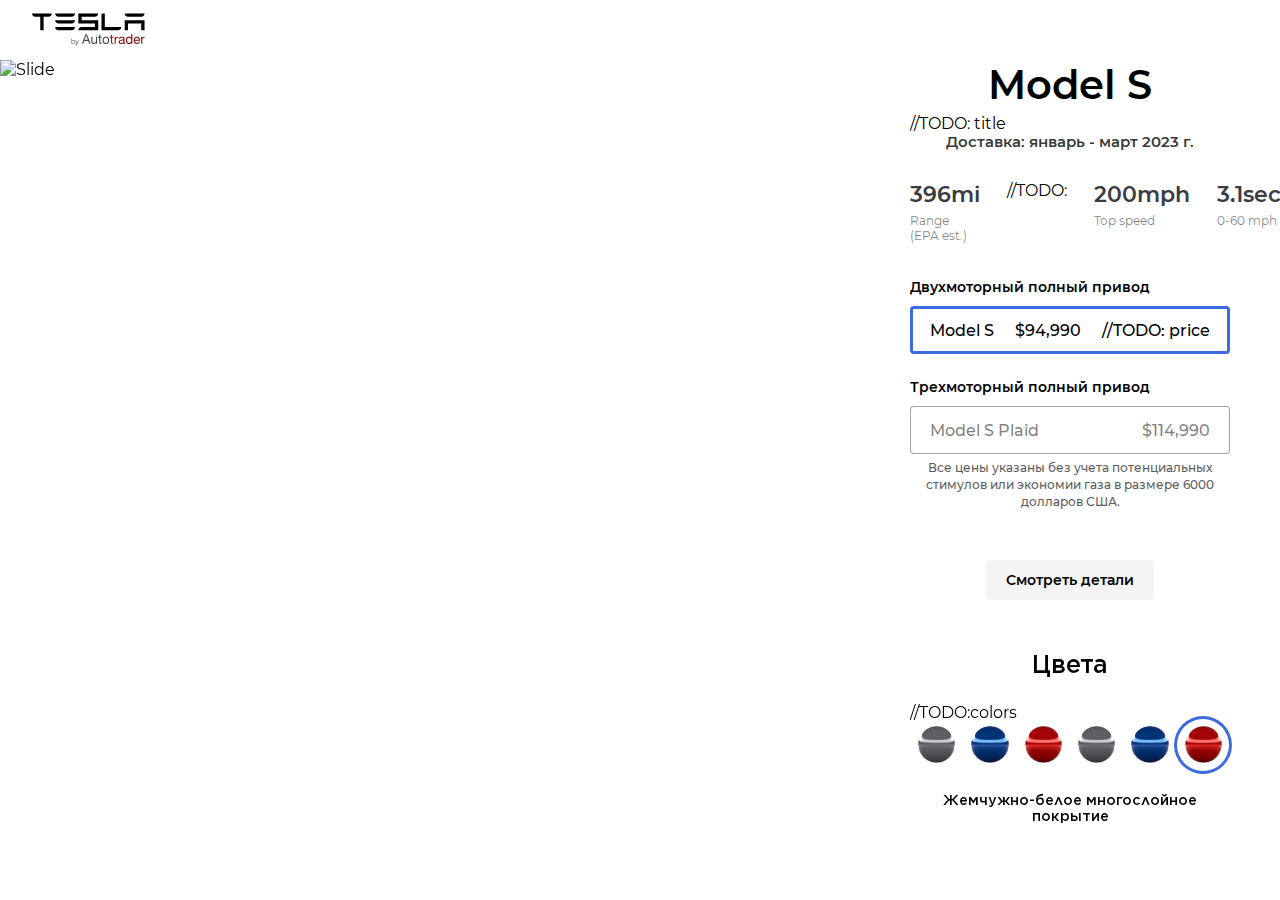
==== commit 72152095: "слайдер динамические фото" ====
--- a/configurator.html
+++ b/configurator.html
@@ -1,89 +1,100 @@
 <!DOCTYPE html>
 <html lang="ru-RU">
-  <head>
-    <meta charset="utf-8">
-    <title>Конфигуратор</title><!--[if IE]>
+
+<head>
+  <meta charset="utf-8">
+  <title>Конфигуратор</title><!--[if IE]>
     <meta http-equiv="X-UA-Compatible" content="IE = edge"><![endif]-->
-    <meta name="viewport" content="width=device-width,initial-scale=1">
-    <meta name="keywords" content="">
-    <meta name="description" content="">
-    <meta name="color-theme" content="">
-    <link rel="stylesheet" type="text/css" href="static/css/styles.min.css"><!--[if lt IE 9]>
+  <meta name="viewport" content="width=device-width,initial-scale=1">
+  <meta name="keywords" content="">
+  <meta name="description" content="">
+  <meta name="color-theme" content="">
+  <link rel="stylesheet" type="text/css" href="static/css/styles.min.css">
+  <!--[if lt IE 9]>
     <script src="https://cdnjs.cloudflare.com/ajax/libs/html5shiv/3.7.3/html5shiv-printshiv.min.js"></script><![endif]-->
-  </head>
-  <body class="configurator-page">
-    <div class="wrapper">
-      <header class="header"><a class="header__logo logo" href="#"> <img src="static/images/img/logo.svg" alt="Tesla by Autotraider"></a></header>
-      <main class="content">
-        <div class="configCar">
-          <div class="detailsCar__inner">
-            <div class="detailsCar__slider">
-              <div class="swiper swiperConfig">
-                <div class="swiper-wrapper swiperConfig__inner">
-                  <div class="swiper-slide swiperDetails__slide"><img src="static/images/img/models/wheels/type1/interior/black/white/1.jpg" alt="Slide"></div>
-                  <div class="swiper-slide swiperDetails__slide"><img src="static/images/img/models/wheels/type1/interior/black/white/2.jpg" alt="Slide"></div>
-                  <div class="swiper-slide swiperDetails__slide"><img src="static/images/img/models/wheels/type1/interior/black/white/3.jpg" alt="Slide"></div>
-                  <div class="swiper-slide swiperDetails__slide"><img src="static/images/img/models/wheels/type1/interior/black/white/4.jpg" alt="Slide"></div>
-                  <div class="swiper-slide swiperDetails__slide"><img src="static/images/img/models/interior/black/white/5.jpg" alt="Slide"></div>
-                </div>
-                <div class="swiperDetails__arrows">
-                  <div class="swiperDetails__arrow swiperConfig__next">
-                    <svg class="svg-sprite-icon  icon-arrow-left swiperDetails__icon">
-                      <use xlink:href="static/images/svg/symbol/sprite.svg#arrow-left"></use>
-                    </svg>
-                  </div>
-                  <div class="swiperDetails__arrow swiperConfig__prev">
-                    <svg class="svg-sprite-icon  icon-arrow-right swiperDetails__icon">
-                      <use xlink:href="static/images/svg/symbol/sprite.svg#arrow-right"></use>
-                    </svg>
-                  </div>
+</head>
+
+<body class="configurator-page">
+  <div class="wrapper">
+    <header class="header"><a class="header__logo logo" href="#"> <img src="static/images/img/logo.svg"
+          alt="Tesla by Autotraider"></a></header>
+    <main class="content">
+      <div class="configCar">
+        <div class="detailsCar__inner">
+          <div class="detailsCar__slider">
+            <div class="swiper swiperConfig">
+              <div class="swiper-wrapper swiperConfig__inner">
+                <!-- <div class="swiper-slide swiperDetails__slide"><img
+                    src="static/images/img/models/wheels/type1/interior/black/white/1.jpg" alt="Slide"></div>
+                <div class="swiper-slide swiperDetails__slide"><img
+                    src="static/images/img/models/wheels/type1/interior/black/white/2.jpg" alt="Slide"></div>
+                <div class="swiper-slide swiperDetails__slide"><img
+                    src="static/images/img/models/wheels/type1/interior/black/white/3.jpg" alt="Slide"></div>
+                <div class="swiper-slide swiperDetails__slide"><img
+                    src="static/images/img/models/wheels/type1/interior/black/white/4.jpg" alt="Slide"></div>
+                <div class="swiper-slide swiperDetails__slide"><img
+                    src="static/images/img/models/interior/black/white/5.jpg" alt="Slide"></div> -->
+              </div>
+              <div class="swiperDetails__arrows">
+                <div class="swiperDetails__arrow swiperConfig__next">
+                  <svg class="svg-sprite-icon  icon-arrow-left swiperDetails__icon">
+                    <use xlink:href="static/images/svg/symbol/sprite.svg#arrow-left"></use>
+                  </svg>
+                </div>
+                <div class="swiperDetails__arrow swiperConfig__prev">
+                  <svg class="svg-sprite-icon  icon-arrow-right swiperDetails__icon">
+                    <use xlink:href="static/images/svg/symbol/sprite.svg#arrow-right"></use>
+                  </svg>
                 </div>
               </div>
             </div>
-            <aside class="detailsCar__info">
-              <div class="detailsCar__aside">
-                <h1 class="detailsCar__title">
-                   Model S</h1>
-                <p class="detailsCar__mod configCar__delivery">Доставка: январь - март 2023 г.</p>
-                <ul class="detailsCar__feature">
-                  <li> <span>396mi</span>Range (EPA est.)</li>
-                  <li> <span>200mph</span>Top speed</li>
-                  <li> <span>3.1sec</span>0-60 mph</li>
-                </ul>
-                <div class="prices">
-                  <div class="prices__inner">
-                    <div class="prices__item">
-                      <div class="prices__title">
-                         Двухмоторный полный привод</div>
-                      <input class="prices__input" type="radio" checked name="price" id="dual">
-                      <label class="prices__label" for="dual">
-                        <div class="prices__type">Model S</div>
-                        <div class="prices__count">$94,990</div>
-                      </label>
-                    </div>
-                    <div class="prices__item">
-                      <div class="prices__title">
-                         Трехмоторный полный привод</div>
-                      <input class="prices__input" type="radio" data-mi="420" data-mph="220" data-sec="1.99" name="price" id="tri">
-                      <label class="prices__label" for="tri">
-                        <div class="prices__type">Model S Plaid</div>
-                        <div class="prices__count">$114,990</div>
-                      </label>
-                    </div>
-                  </div>
-                  <div class="prices__info">
-                     Все цены указаны без учета потенциальных стимулов или экономии газа в размере 6000 долларов США.</div>
-                </div>
-                <div class="openSlider" open-modal-gallery>
-                  <div class="openSlider__btn">Смотреть детали</div>
-                </div>
-                <div class="filterCar">
-                  <div class="filterCar__look paint">
-                    <div class="filterCar__mobile" data-img="paint"><img src="static/images/img/models/wheels/type1/interior/black/white/2.jpg" alt="Slide"></div>
-                    <div class="filterCar__title">
-                       Цвета</div>
-                    <div class="filterCar__inner">
-                      <div class="filterCar__item">
+          </div>
+          <aside class="detailsCar__info">
+            <div class="detailsCar__aside">
+              <h1 class="detailsCar__title">
+                Model S</h1> //TODO: title
+              <p class="detailsCar__mod configCar__delivery">Доставка: январь - март 2023 г.</p>
+              <ul class="detailsCar__feature">
+                <li> <span class="range">396mi</span>Range (EPA est.)</li> //TODO:
+                <li> <span class="speed">200mph</span>Top speed</li>
+                <li> <span class="mph">3.1sec</span>0-60 mph</li>
+              </ul>
+              <div class="prices">
+                <div class="prices__inner">
+                  <div class="prices__item">
+                    <div class="prices__title">
+                      Двухмоторный полный привод</div>
+                    <input class="prices__input" type="radio" checked value="model-s" name="price" id="dual">
+                    <label class="prices__label" for="dual">
+                      <div class="prices__type">Model S</div>
+                      <div class="prices__count">$94,990</div>//TODO: price
+                    </label>
+                  </div>
+                  <div class="prices__item">
+                    <div class="prices__title">
+                      Трехмоторный полный привод</div>
+                    <input class="prices__input" type="radio" value="model-s-plaid" data-mi="420" data-mph="220"
+                      data-sec="1.99" name="price" id="tri">
+                    <label class="prices__label" for="tri">
+                      <div class="prices__type">Model S Plaid</div>
+                      <div class="prices__count">$114,990</div>
+                    </label>
+                  </div>
+                </div>
+                <div class="prices__info">
+                  Все цены указаны без учета потенциальных стимулов или экономии газа в размере 6000 долларов США.</div>
+              </div>
+              <div class="openSlider" open-modal-gallery>
+                <div class="openSlider__btn">Смотреть детали</div>
+              </div>
+              <div class="filterCar">
+                <div class="filterCar__look paint">
+                  <div class="filterCar__mobile" data-img="paint"><img
+                      src="static/images/img/models/wheels/type1/interior/black/white/2.jpg" alt="Slide"></div>
+                  <div class="filterCar__title">
+                    Цвета</div>//TODO:colors
+                  <div class="filterCar__inner filter-colors">
+                    <!-- <div class="filterCar__item">
                         <input class="filterCar__input" type="radio" data-descr="Жемчужно-белое многослойное покрытие" data-state="white" name="paint" checked id="paintWhite">
                         <label class="filterCar__label" for="paintWhite"><img src="static/images/img/filter/paint/white.png" alt="Белый цвет"></label>
                       </div>
@@ -102,31 +113,36 @@
                       <div class="filterCar__item">
                         <input class="filterCar__input" type="radio" name="paint" data-descr="Красное многослойное покрытие" id="paintRed" data-state="red">
                         <label class="filterCar__label" for="paintRed"><img src="static/images/img/filter/paint/red.png" alt="Красный цвет"></label>
-                      </div>
-                    </div>
-                    <div class="filterCar__value">Жемчужно-белое многослойное покрытие</div>
-                  </div>
-                  <div class="filterCar__look wheels">
-                    <div class="filterCar__mobile" data-img="wheels"><img src="static/images/img/models/wheels/type1/interior/black/white/4.jpg" alt="Slide"></div>
-                    <div class="filterCar__title">
-                       Диски</div>
-                    <div class="filterCar__inner">
-                      <div class="filterCar__item">
+                      </div> -->
+                  </div>
+                  <div class="filterCar__value">Жемчужно-белое многослойное покрытие</div>
+                </div>
+                <div class="filterCar__look wheels">
+                  <div class="filterCar__mobile" data-img="wheels"><img
+                      src="static/images/img/models/wheels/type1/interior/black/white/4.jpg" alt="Slide"></div>
+                  <div class="filterCar__title">
+                    Диски</div>//TODO:wheels
+                  <div class="filterCar__inner filter-wheels">
+                    <!-- <div class="filterCar__item">
                         <input class="filterCar__input" type="radio" data-descr="19-дюймовые колеса Tempest" name="wheels" data-state="tempest" checked id="wheelsTempest">
                         <label class="filterCar__label" for="wheelsTempest"><img src="static/images/img/filter/wheels/tempest.png" alt="19-дюймовые колеса Tempest"></label>
                       </div>
                       <div class="filterCar__item">
                         <input class="filterCar__input" type="radio" data-descr="21-дюймовые арахнидные колеса" name="wheels" data-state="arachnid" id="wheelsArachnid">
                         <label class="filterCar__label" for="wheelsArachnid"><img src="static/images/img/filter/wheels/arachnid.png" alt="21-дюймовые арахнидные колеса"></label>
-                      </div>
-                    </div>
-                    <div class="filterCar__value">19-дюймовые колеса Tempest</div>
-                  </div>
-                  <div class="filterCar__look interior">
-                    <div class="filterCar__mobile" data-img="interior"><img src="static/images/img/models/interior/black/white/5.jpg" alt="Slide"></div>
-                    <div class="filterCar__title">Интерьер</div>
-                    <div class="filterCar__inner">
-                      <div class="filterCar__item">
+                      </div> -->
+                  </div>
+                  <div class="filterCar__value">19-дюймовые колеса Tempest</div>
+                </div>
+                <div class="filterCar__look interior ">
+                  <div class="filterCar__mobile" data-img="interior">
+                    <img src="static/images/img/models/interior/black/white/5.jpg" alt="Slide">
+                  </div>
+
+                  <div class="filterCar__title">Интерьер</div>
+                  //TODO:interier
+                  <div class="filterCar__inner filter-interier">
+                    <!-- <div class="filterCar__item">
                         <input class="filterCar__input" type="radio" data-descr="Черный салон" name="interior" data-state="black" checked id="interiorBlack">
                         <label class="filterCar__label" for="interiorBlack"><img src="static/images/img/filter/interior/black.png" alt="Черный салон"></label>
                       </div>
@@ -137,103 +153,111 @@
                       <div class="filterCar__item">
                         <input class="filterCar__input" type="radio" data-descr="Кремовый салон" name="interior" data-state="cream" id="interiorCream">
                         <label class="filterCar__label" for="interiorCream"><img src="static/images/img/filter/interior/cream.png" alt="Кремовый салон"></label>
-                      </div>
-                    </div>
-                    <div class="filterCar__value">Черный декор</div>
-                  </div>
-                  <div class="filterCar__look control">
-                    <div class="filterCar__title">Руль</div>
-                    <div class="filterCar__inner">
-                      <div class="filterCar__item">
+                      </div> -->
+                  </div>
+                  <div class="filterCar__value">Черный декор</div>
+                </div>
+                <div class="filterCar__look control">
+                  <div class="filterCar__mobile" data-img="interior">
+                    <img src="static/images/img/models/handlebar/type1/interior/black/black/1.jpg" alt="Slide">
+                  </div>
+
+                  <div class="filterCar__title">Руль</div>
+                  <div class="filterCar__inner filter-steering">
+                    <!-- <div class="filterCar__item">
                         <input class="filterCar__input" type="radio" data-descr="Стандартный руль" name="control" data-state="standart" checked id="controlStandart">
                         <label class="filterCar__label" for="controlStandart"><img src="static/images/img/filter/control/wheel-b.png" alt="Черный салон"></label>
                       </div>
                       <div class="filterCar__item">
                         <input class="filterCar__input" type="radio" data-descr="Прямоугольный руль" name="control" data-state="yoke" id="controlYoke">
                         <label class="filterCar__label" for="controlYoke"><img src="static/images/img/filter/control/wheel-y.png" alt="Белый салон"></label>
-                      </div>
-                    </div>
-                    <div class="filterCar__value">Стандартный руль</div>
-                  </div>
-                </div>
-                <div class="featureCar">
-                  <div class="featureCar__title">
-                     Характеристики</div>
-                  <ul class="featureCar__list">
-                    <li class="featureCar__item">Год выпуска<span>2022</span></li>
-                    <li class="featureCar__item">Привод<span>полный</span></li>
-                    <li class="featureCar__item">Мощность(л.с.)<span>160</span></li>
-                    <li class="featureCar__item">Крутящий момент(Hm)<span>2000</span></li>
-                    <li class="featureCar__item">Батарея(кВ/ч)<span>10000</span></li>
-                    <li class="featureCar__item">Автопилот<span>да</span></li>
-                  </ul>
-                </div>
-                <div class="openSlider" open-modal-gallery>
-                  <div class="openSlider__btn">Смотреть детали</div>
-                </div>
-                <div class="orderCar">
-                  <div class="orderCar__title">Закажите модель S</div>
-                  <div class="orderCar__date">Доставка: январь - март 2023 г.</div><a class="btn btn--blue" href="#" target="_black">Перейти к оплате</a><a class="btn btn--border" href="#" download>Скачать презентацию</a>
-                </div>
-              </div>
-            </aside>
-          </div>
+                      </div> -->
+                  </div>
+                  <div class="filterCar__value">Стандартный руль</div>
+                </div>
+              </div>
+              <div class="featureCar">
+                <div class="featureCar__title">
+                  Характеристики</div>
+                <ul class="featureCar__list">
+                  <li class="featureCar__item">Год выпуска<span>2022</span></li>
+                  <li class="featureCar__item">Привод<span>полный</span></li>
+                  <li class="featureCar__item">Мощность(л.с.)<span>160</span></li>
+                  <li class="featureCar__item">Крутящий момент(Hm)<span>2000</span></li>
+                  <li class="featureCar__item">Батарея(кВ/ч)<span>10000</span></li>
+                  <li class="featureCar__item">Автопилот<span>да</span></li>
+                </ul>
+              </div>
+              <div class="openSlider" open-modal-gallery>
+                <div class="openSlider__btn">Смотреть детали</div>
+              </div>
+              <div class="orderCar">
+                <div class="orderCar__title">Закажите модель S</div>
+                <div class="orderCar__date">Доставка: январь - март 2023 г.</div><a class="btn btn--blue" href="#"
+                  target="_black">Перейти к оплате</a><a class="btn btn--border" href="#" download>Скачать
+                  презентацию</a>
+              </div>
+            </div>
+          </aside>
         </div>
-      </main>
-      <footer class="footer"></footer>
-    </div>
-    <div class="modal-cars">
-      <div class="modal-cars__inner"> 
-        <div class="swiper modalCars">
-          <div class="swiper-wrapper modalCars__inner">
-            <div class="swiper-slide modalCars__slide"><img src="static/images/img/card/1.jpg" alt="">
-              <button class="modalCars__close" type="button" aria-label="close modal">
-                <svg class="svg-sprite-icon  icon-close modalCars__icon">
-                  <use xlink:href="static/images/svg/symbol/sprite.svg#close"></use>
-                </svg>
-              </button>
-            </div>
-            <div class="swiper-slide modalCars__slide"><img src="static/images/img/card/2.jpg" alt="">
-              <button class="modalCars__close" type="button" aria-label="close modal">
-                <svg class="svg-sprite-icon  icon-close modalCars__icon">
-                  <use xlink:href="static/images/svg/symbol/sprite.svg#close"></use>
-                </svg>
-              </button>
-            </div>
-            <div class="swiper-slide modalCars__slide"><img src="static/images/img/card/1.jpg" alt="">
-              <button class="modalCars__close" type="button" aria-label="close modal">
-                <svg class="svg-sprite-icon  icon-close modalCars__icon">
-                  <use xlink:href="static/images/svg/symbol/sprite.svg#close"></use>
-                </svg>
-              </button>
-            </div>
-            <div class="swiper-slide modalCars__slide"><img src="static/images/img/card/2.jpg" alt="">
-              <button class="modalCars__close" type="button" aria-label="close modal">
-                <svg class="svg-sprite-icon  icon-close modalCars__icon">
-                  <use xlink:href="static/images/svg/symbol/sprite.svg#close"></use>
-                </svg>
-              </button>
-            </div>
-          </div>
-          <div class="modalCars__dots"></div>
-          <div class="modalCars__arrows">
-            <div class="modalCars__arrow modalCars__prev">
-              <svg class="svg-sprite-icon icon-arrow-left">
-                <use xlink:href="static/images/svg/symbol/sprite.svg#arrow-left"></use>
-              </svg>
-            </div>
-            <div class="modalCars__arrow modalCars__next">
-              <svg class="svg-sprite-icon icon-arrow-right">
-                <use xlink:href="static/images/svg/symbol/sprite.svg#arrow-right"></use>
-              </svg>
-            </div>
+      </div>
+    </main>
+    <footer class="footer"></footer>
+  </div>
+  <div class="modal-cars">
+    <div class="modal-cars__inner">
+      <div class="swiper modalCars">
+        <div class="swiper-wrapper modalCars__inner">
+          <div class="swiper-slide modalCars__slide"><img src="static/images/img/card/1.jpg" alt="">
+            <button class="modalCars__close" type="button" aria-label="close modal">
+              <svg class="svg-sprite-icon  icon-close modalCars__icon">
+                <use xlink:href="static/images/svg/symbol/sprite.svg#close"></use>
+              </svg>
+            </button>
+          </div>
+          <div class="swiper-slide modalCars__slide"><img src="static/images/img/card/2.jpg" alt="">
+            <button class="modalCars__close" type="button" aria-label="close modal">
+              <svg class="svg-sprite-icon  icon-close modalCars__icon">
+                <use xlink:href="static/images/svg/symbol/sprite.svg#close"></use>
+              </svg>
+            </button>
+          </div>
+          <div class="swiper-slide modalCars__slide"><img src="static/images/img/card/1.jpg" alt="">
+            <button class="modalCars__close" type="button" aria-label="close modal">
+              <svg class="svg-sprite-icon  icon-close modalCars__icon">
+                <use xlink:href="static/images/svg/symbol/sprite.svg#close"></use>
+              </svg>
+            </button>
+          </div>
+          <div class="swiper-slide modalCars__slide"><img src="static/images/img/card/2.jpg" alt="">
+            <button class="modalCars__close" type="button" aria-label="close modal">
+              <svg class="svg-sprite-icon  icon-close modalCars__icon">
+                <use xlink:href="static/images/svg/symbol/sprite.svg#close"></use>
+              </svg>
+            </button>
+          </div>
+        </div>
+        <div class="modalCars__dots"></div>
+        <div class="modalCars__arrows">
+          <div class="modalCars__arrow modalCars__prev">
+            <svg class="svg-sprite-icon icon-arrow-left">
+              <use xlink:href="static/images/svg/symbol/sprite.svg#arrow-left"></use>
+            </svg>
+          </div>
+          <div class="modalCars__arrow modalCars__next">
+            <svg class="svg-sprite-icon icon-arrow-right">
+              <use xlink:href="static/images/svg/symbol/sprite.svg#arrow-right"></use>
+            </svg>
           </div>
         </div>
       </div>
     </div>
-    <div class="overlay"></div>
-    <script src="static/js/libs.min.js"></script>
-    <script src="static/js/main.js"></script>
-    <script src="static/js/models.js"></script>
-  </body>
+  </div>
+  <div class="overlay"></div>
+  <script src="static/js/libs.min.js"></script>
+  <script src="static/js/main.js"></script>
+  <script src="static/js/models.js"></script>
+  <script src="static/js/filtration.js"></script>
+</body>
+
 </html>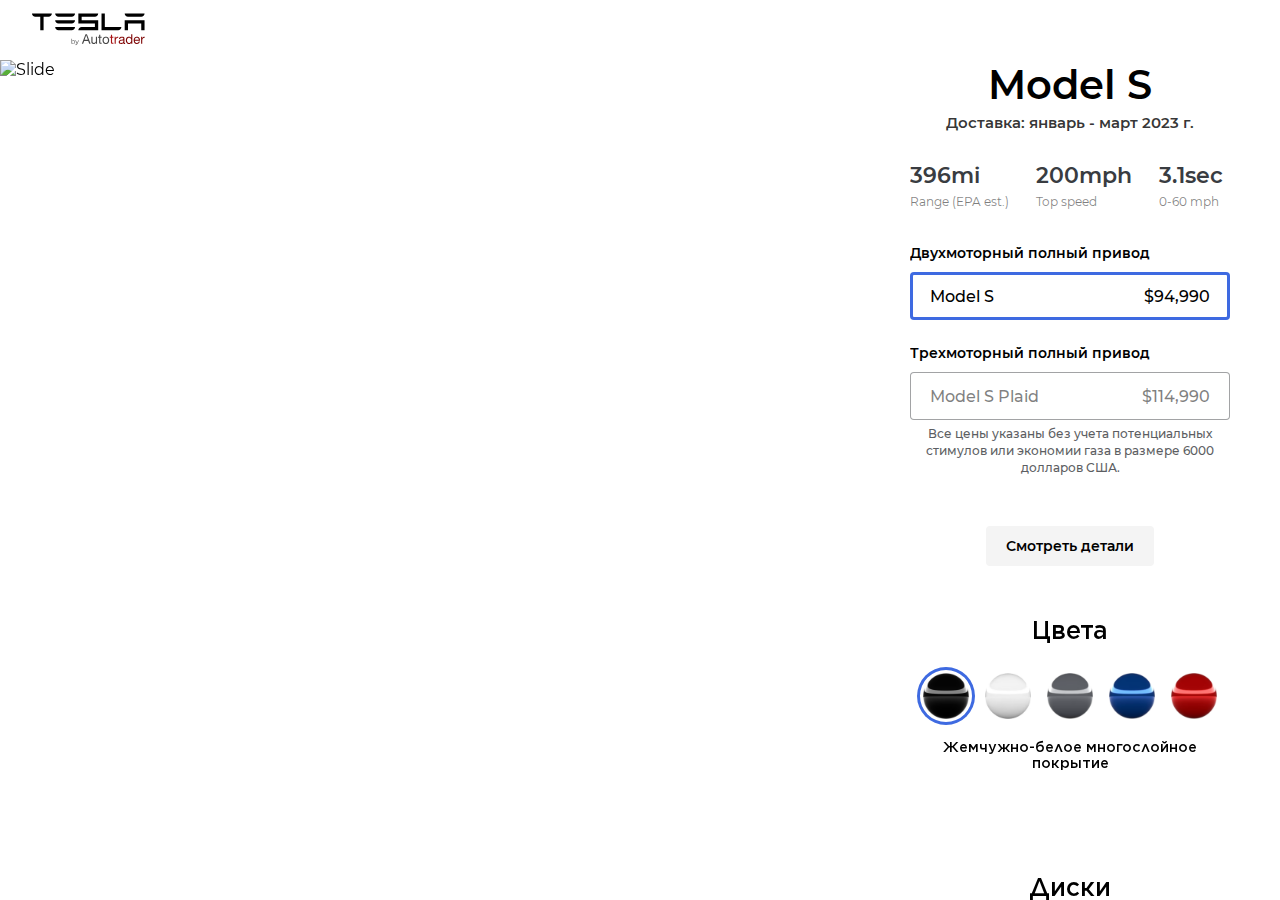
==== commit 4f39a452: "Merge pull request #1 from luisfendi/main" ====
--- a/configurator.html
+++ b/configurator.html
@@ -52,10 +52,10 @@
           <aside class="detailsCar__info">
             <div class="detailsCar__aside">
               <h1 class="detailsCar__title">
-                Model S</h1> //TODO: title
+                Model S</h1> 
               <p class="detailsCar__mod configCar__delivery">Доставка: январь - март 2023 г.</p>
               <ul class="detailsCar__feature">
-                <li> <span class="range">396mi</span>Range (EPA est.)</li> //TODO:
+                <li> <span class="range">396mi</span>Range (EPA est.)</li> 
                 <li> <span class="speed">200mph</span>Top speed</li>
                 <li> <span class="mph">3.1sec</span>0-60 mph</li>
               </ul>
@@ -67,13 +67,13 @@
                     <input class="prices__input" type="radio" checked value="model-s" name="price" id="dual">
                     <label class="prices__label" for="dual">
                       <div class="prices__type">Model S</div>
-                      <div class="prices__count">$94,990</div>//TODO: price
+                      <div class="prices__count">$94,990</div>
                     </label>
                   </div>
                   <div class="prices__item">
                     <div class="prices__title">
                       Трехмоторный полный привод</div>
-                    <input class="prices__input" type="radio" value="model-s-plaid" data-mi="420" data-mph="220"
+                    <input class="prices__input" type="radio"  value="model-s-plaid" data-mi="420" data-mph="220"
                       data-sec="1.99" name="price" id="tri">
                     <label class="prices__label" for="tri">
                       <div class="prices__type">Model S Plaid</div>
@@ -92,7 +92,7 @@
                   <div class="filterCar__mobile" data-img="paint"><img
                       src="static/images/img/models/wheels/type1/interior/black/white/2.jpg" alt="Slide"></div>
                   <div class="filterCar__title">
-                    Цвета</div>//TODO:colors
+                    Цвета</div>
                   <div class="filterCar__inner filter-colors">
                     <!-- <div class="filterCar__item">
                         <input class="filterCar__input" type="radio" data-descr="Жемчужно-белое многослойное покрытие" data-state="white" name="paint" checked id="paintWhite">
@@ -121,7 +121,7 @@
                   <div class="filterCar__mobile" data-img="wheels"><img
                       src="static/images/img/models/wheels/type1/interior/black/white/4.jpg" alt="Slide"></div>
                   <div class="filterCar__title">
-                    Диски</div>//TODO:wheels
+                    Диски</div>
                   <div class="filterCar__inner filter-wheels">
                     <!-- <div class="filterCar__item">
                         <input class="filterCar__input" type="radio" data-descr="19-дюймовые колеса Tempest" name="wheels" data-state="tempest" checked id="wheelsTempest">
@@ -140,7 +140,7 @@
                   </div>
 
                   <div class="filterCar__title">Интерьер</div>
-                  //TODO:interier
+
                   <div class="filterCar__inner filter-interier">
                     <!-- <div class="filterCar__item">
                         <input class="filterCar__input" type="radio" data-descr="Черный салон" name="interior" data-state="black" checked id="interiorBlack">
@@ -257,7 +257,7 @@
   <script src="static/js/libs.min.js"></script>
   <script src="static/js/main.js"></script>
   <script src="static/js/models.js"></script>
-  <script src="static/js/filtration.js"></script>
+  <script src="static/js/filter.js"></script>
 </body>
 
 </html>